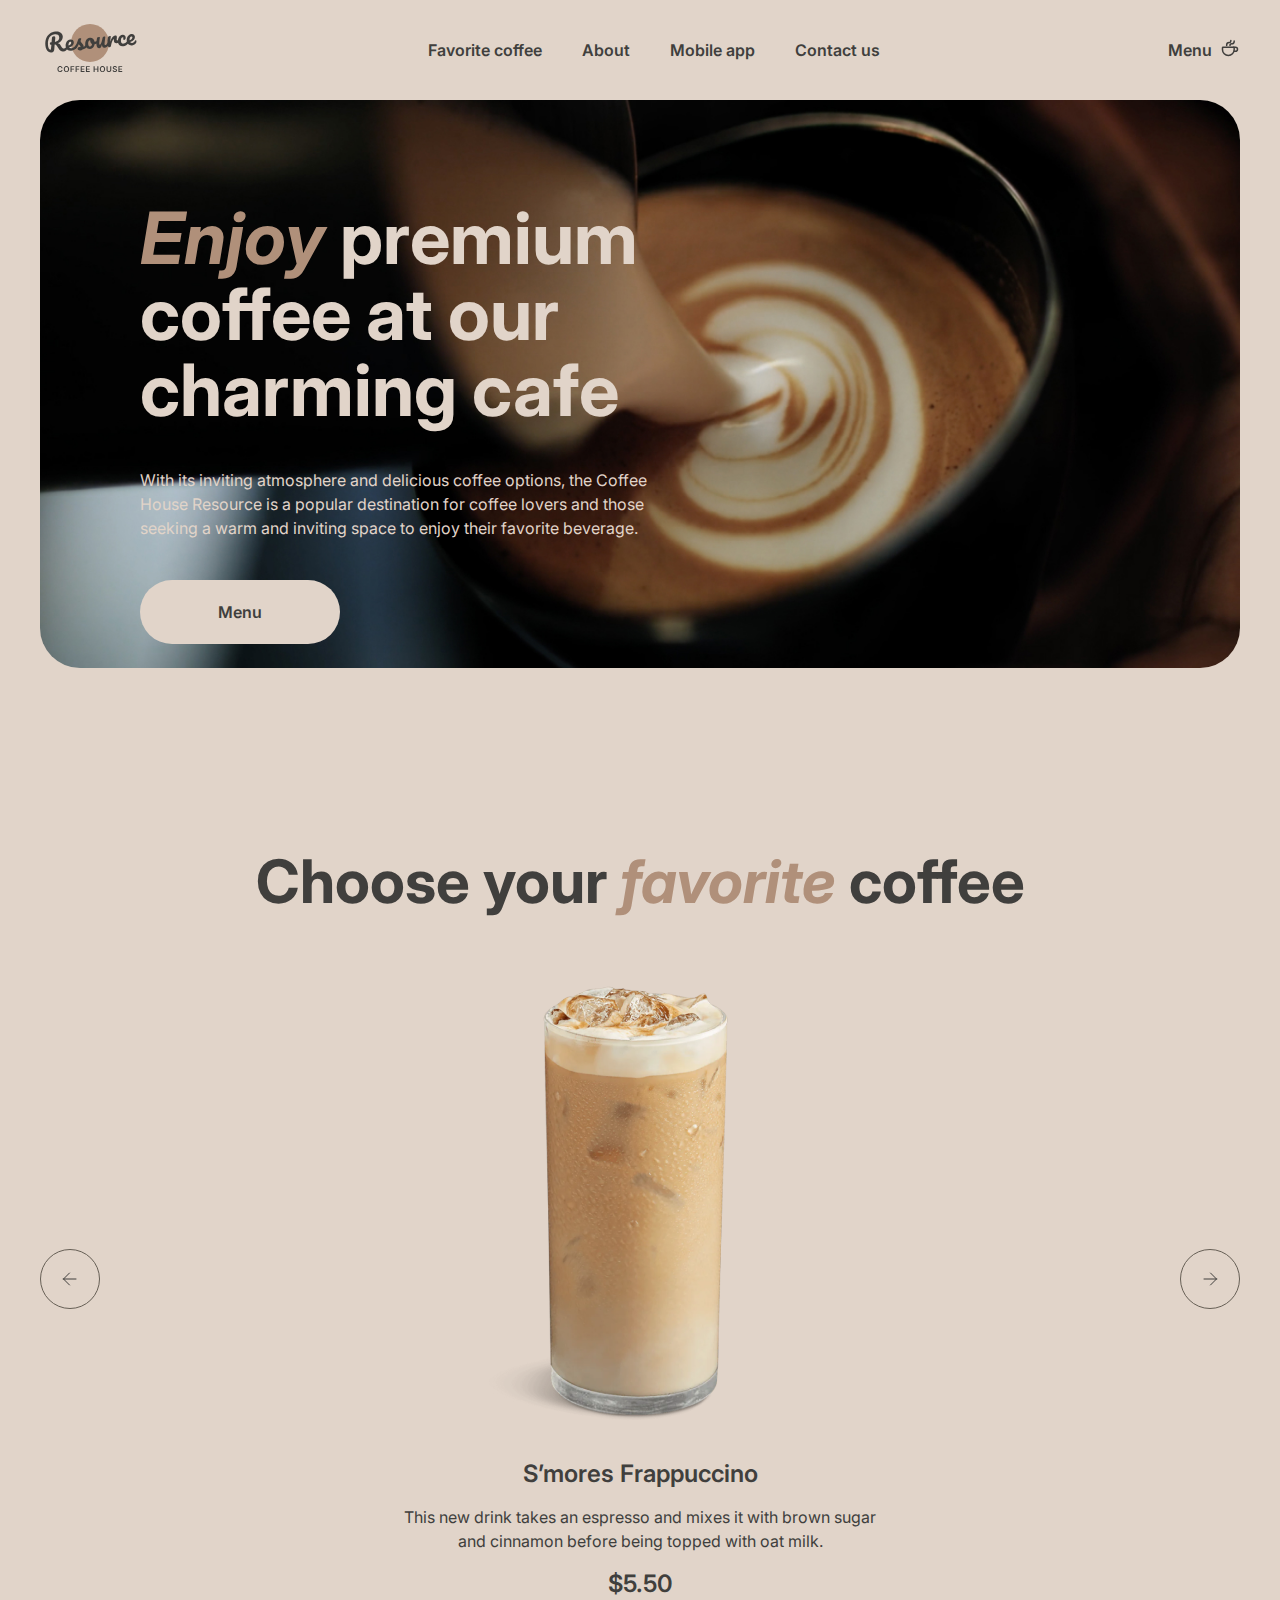
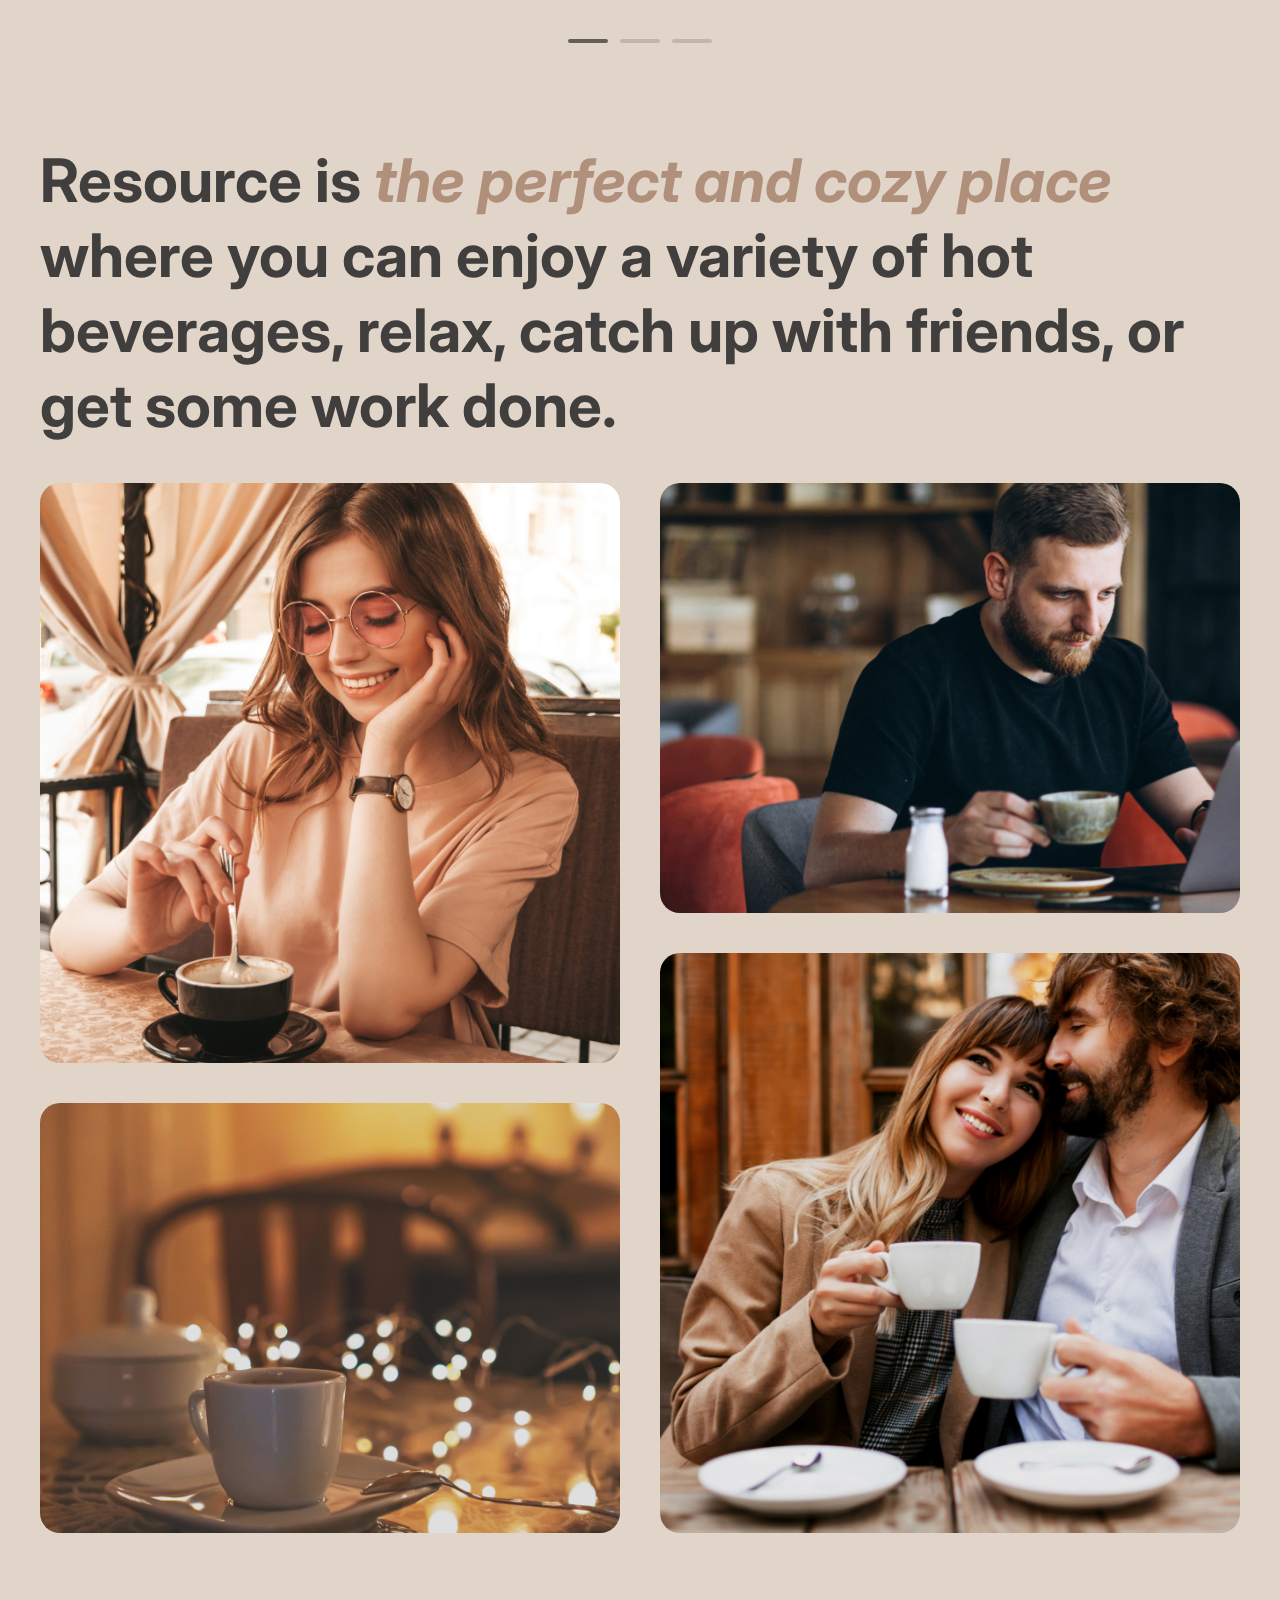
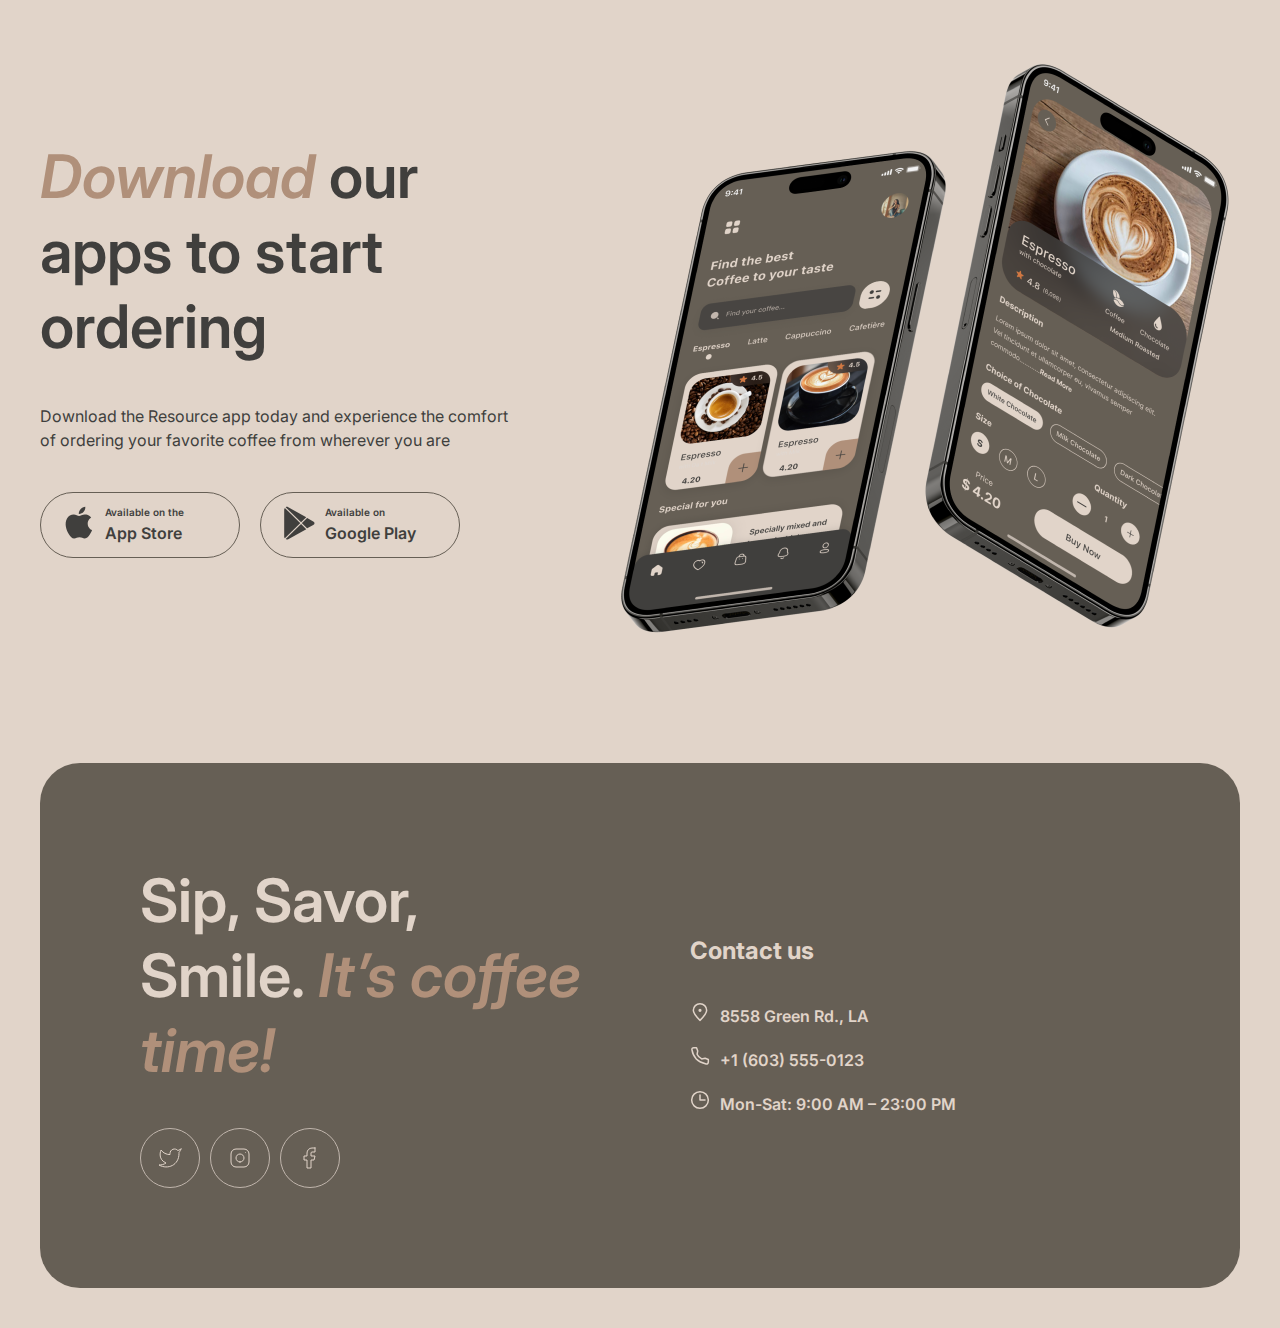
==== coffee-house/index.html @ fcf6c760 "refactor: change files structure" ====
<!DOCTYPE html>
<html lang="en">
    <head>
        <meta charset="UTF-8">
        <meta http-equiv="X-UA-Compatible" content="IE=edge">
        <meta name="viewport" content="width=device-width, initial-scale=1.0">
        <link rel="preconnect" href="https://fonts.googleapis.com">
        <link rel="preconnect" href="https://fonts.gstatic.com" crossorigin>
        <link href="https://fonts.googleapis.com/css2?family=Inter:wght@400;600&display=swap" rel="stylesheet">
        <link rel="stylesheet" href="./styles/home.css">
        <title>Coffee house</title>
    </head>
    <body>
        <header class="header">
            <div class="header__container">
                <nav class="header__nav">
                    <a href="./index.html">
                        <svg width="100" height="60">
                            <use xlink:href="./images/icons-sprite.svg#logo"></use>
                        </svg>
                    </a>
                    <ul class="header__list">
                        <li>
                            <a class="header__link" href="#favorites">Favorite coffee</a>
                        </li>
                        <li>
                            <a class="header__link" href="#about">About</a>
                        </li>
                        <li>
                            <a class="header__link" href="#mobile-app">Mobile app</a>
                        </li>
                        <li>
                            <a class="header__link" href="#contacts">Contact us</a>
                        </li>
                    </ul>
                    <a class="header__link header__link--coffee-cup" href="./menu.html" target="_blank">Menu
                        <svg class="header__icon-coffee-cup" width="20" height="20">
                            <use xlink:href="./images/icons-sprite.svg#coffee-cup"></use>
                        </svg>
                    </a>
                </nav>
            </div>
        </header>
        <main class="main">
            <section class="enjoy">
                <div class="enjoy__container">
                    <div class="enjoy__info">
                        <h1 class="enjoy__title"><span class="enjoy__title--accent">Enjoy</span> premium coffee at our
                            charming cafe</h1>
                        <p class="enjoy__text">With its inviting atmosphere and delicious coffee options, the Coffee House
                            Resource is a popular destination for coffee lovers and those seeking a warm and inviting
                            space to enjoy their favorite beverage.</p>
                        <a class="enjoy__button enjoy__button--primary" href="./menu.html">Menu
                            <svg class="enjoy__icon-coffee-cup" width="20" height="20">
                                <use xlink:href="./images/icons-sprite.svg#coffee-cup"></use>
                            </svg>
                        </a>
                    </div>
                    <img class="enjoy__image" src="./images/home/enjoy.jpeg" alt="Cup of coffe">
                </div>
            </section>
            <section class="favorites" id="favorites">
                <h2 class="favorites__title">Choose your <span class="favorites__title--accent">favorite</span> coffee</h2>
                <div class="favorites__slider">
                    <button class="favorites__slider-btn" type="button">
                        <svg class="favorites__icon-arrow-right favorites__icon-arrow-right--rotated" width="24" height="24">
                            <use xlink:href="./images/icons-sprite.svg#arrow-right"></use>
                        </svg>
                    </button>
                    <div class="favorites__slider-content">
                        <img class="favorites__slider-image" src="./images/home/slider/coffee-slider-1.png"
                            alt="S’mores Frappuccino">
                        <h3 class="favorites__slider-title">S’mores Frappuccino</h3>
                        <p class="favorites__slider-description">This new drink takes an espresso and mixes it with brown
                            sugar
                            and cinnamon before being topped with oat milk.</p>
                        <span class="favorites__slider-price">$5.50</span>
                    </div>
                    <button class="favorites__slider-btn" type="button">
                        <svg class="favorites__icon-arrow-right" width="24" height="24" viewBox="0 0 24 24">
                            <use xlink:href="./images/icons-sprite.svg#arrow-right"></use>
                        </svg>
                    </button>
                </div>
                <div class="favorites__slider-progress-bar">
                    <span class="favorites__slider-progress-line favorites__slider-progress-line--active"></span>
                    <span class="favorites__slider-progress-line"></span>
                    <span class="favorites__slider-progress-line"></span>
                </div>
            </section>
            <section class="about" id="about">
                <h2 class="about__title">Resource is <span class="about__title--accent">the perfect and cozy place</span>
                    where you can enjoy a variety of hot
                    beverages, relax, catch up with friends, or get some work done.</h2>
                <div class="about__gallery">
                    <div class="about__item about__item--big-left">
                        <img class="about__image" src="./images/home/about/about-1.jpeg" alt="Happy girl">
                    </div>
                    <div class="about__item about__item--small-left">
                        <img class="about__image" src="./images/home/about/about-2.jpeg" alt="Happy boy">
                    </div>
                    <div class="about__item about__item--small-right">
                        <img class="about__image" src="./images/home/about/about-3.jpeg" alt="Happy cup">
                    </div>
                    <div class="about__item about__item--big-right">
                        <img class="about__image" src="./images/home/about/about-4.jpeg" alt="Happy boy, girl and cup">
                    </div>
                </div>
            </section>
            <section class="mobile-app" id="mobile-app">
                <div class="mobile-app__info">
                    <h2 class="mobile-app__title">
                        <span class="mobile-app__title--accent">Download</span> our apps to start ordering
                    </h2>
                    <p class="mobile-app__text">Download the Resource app today and experience the comfort of ordering your
                        favorite coffee from wherever you are</p>
                    <div class="mobile-app__buttons">
                        <a class="mobile-app__button" href="https://www.apple.com/app-store/" target="_blank">
                            <svg class="mobile-app__button-icon" width=" 36" height="36">
                                <use xlink:href="./images/icons-sprite.svg#apple-store"></use>
                            </svg>
                            <span class="mobile-app__button-text">
                                <span class="mobile-app__button-text-top">Available on the</span>
                                <span>App Store</span>
                            </span>
                        </a>
                        <a class="mobile-app__button" href="https://play.google.com/store/apps" target="_blank">
                            <svg class="mobile-app__button-icon" width="36" height="36">
                                <use xlink:href="./images/icons-sprite.svg#google-play"></use>
                            </svg>
                            <span class="mobile-app__button-text">
                                <span class="mobile-app__button-text-top">Available on</span>
                                <span>Google Play</span>
                            </span>
                        </a>
                    </div>
                </div>
                <img class="mobile-app__image" src="./images/home/mobile-screens.png" alt="Mobile phones">
            </section>
        </main>
        <footer class="contacts" id="contacts">
            <div class="contacts__container">
                <div class="contacts__left">
                    <h2 class="contacts__title">
                        Sip, Savor, Smile. <span class="contacts__title--accent">It’s coffee time!</span>
                    </h2>
                    <ul class="contacts__list-links-social">
                        <li><a class="contacts__link-social" href="https://twitter.com/" target="_blank">
                                <svg class="contacts__icon-social" width="24" height="24">
                                    <use xlink:href="./images/icons-sprite.svg#twitter"></use>
                                </svg>
                            </a>
                        </li>
                        <li><a class="contacts__link-social" href="https://instagram.com/" target="_blank">
                                <svg class="contacts__icon-social" width="24" height="24">
                                    <use xlink:href="./images/icons-sprite.svg#instagram"></use>
                                </svg>
                            </a>
                        </li>
                        <li><a class="contacts__link-social" href="https://facebook.com/" target="_blank">
                                <svg class="contacts__icon-social" width="24" height="24">
                                    <use xlink:href="./images/icons-sprite.svg#facebook"></use>
                                </svg>
                            </a>
                        </li>
                    </ul>
                </div>
                <div class="contacts__right">
                    <h3 class="contacts__subtitle">Contact us</h3>
                    <ul class="contacts__list-links-service">
                        <li><a class="contacts__link-service" href="https://maps.app.goo.gl/wyy56ReSMhwCt32A7" target="_blank">
                                <svg class="contacts__icon-service" width="20" height="20">
                                    <use xlink:href="./images/icons-sprite.svg#pin-alt"></use>
                                </svg>8558 Green Rd., LA
                            </a>
                        </li>
                        <li><a class="contacts__link-service" href="tel:+16035550123">
                                <svg class="contacts__icon-service" width="20" height="20">
                                    <use xlink:href="./images/icons-sprite.svg#phone"></use>
                                </svg>+1 (603) 555-0123
                            </a>
                        </li>
                        <li>
                            <span class="contacts__schedule">
                                <svg class="contacts__icon-service" width="20" height="20">
                                    <use xlink:href="./images/icons-sprite.svg#clock"></use>
                                </svg>Mon-Sat: 9:00 AM – 23:00 PM
                            </span>
                        </li>
                    </ul>
                </div>
            </div>
        </footer>
    </body>
</html>
---- coffee-house/styles/home.css ----
@import "./utils/normalize.css";
@import "./utils/variables.css";
@import "./layout/base.css";
@import "./layout/header.css";
@import "./layout/footer.css";

@import "./components/enjoy.css";
@import "./components/favorites.css";
@import "./components/about.css";
@import "./components/mobile-app.css";
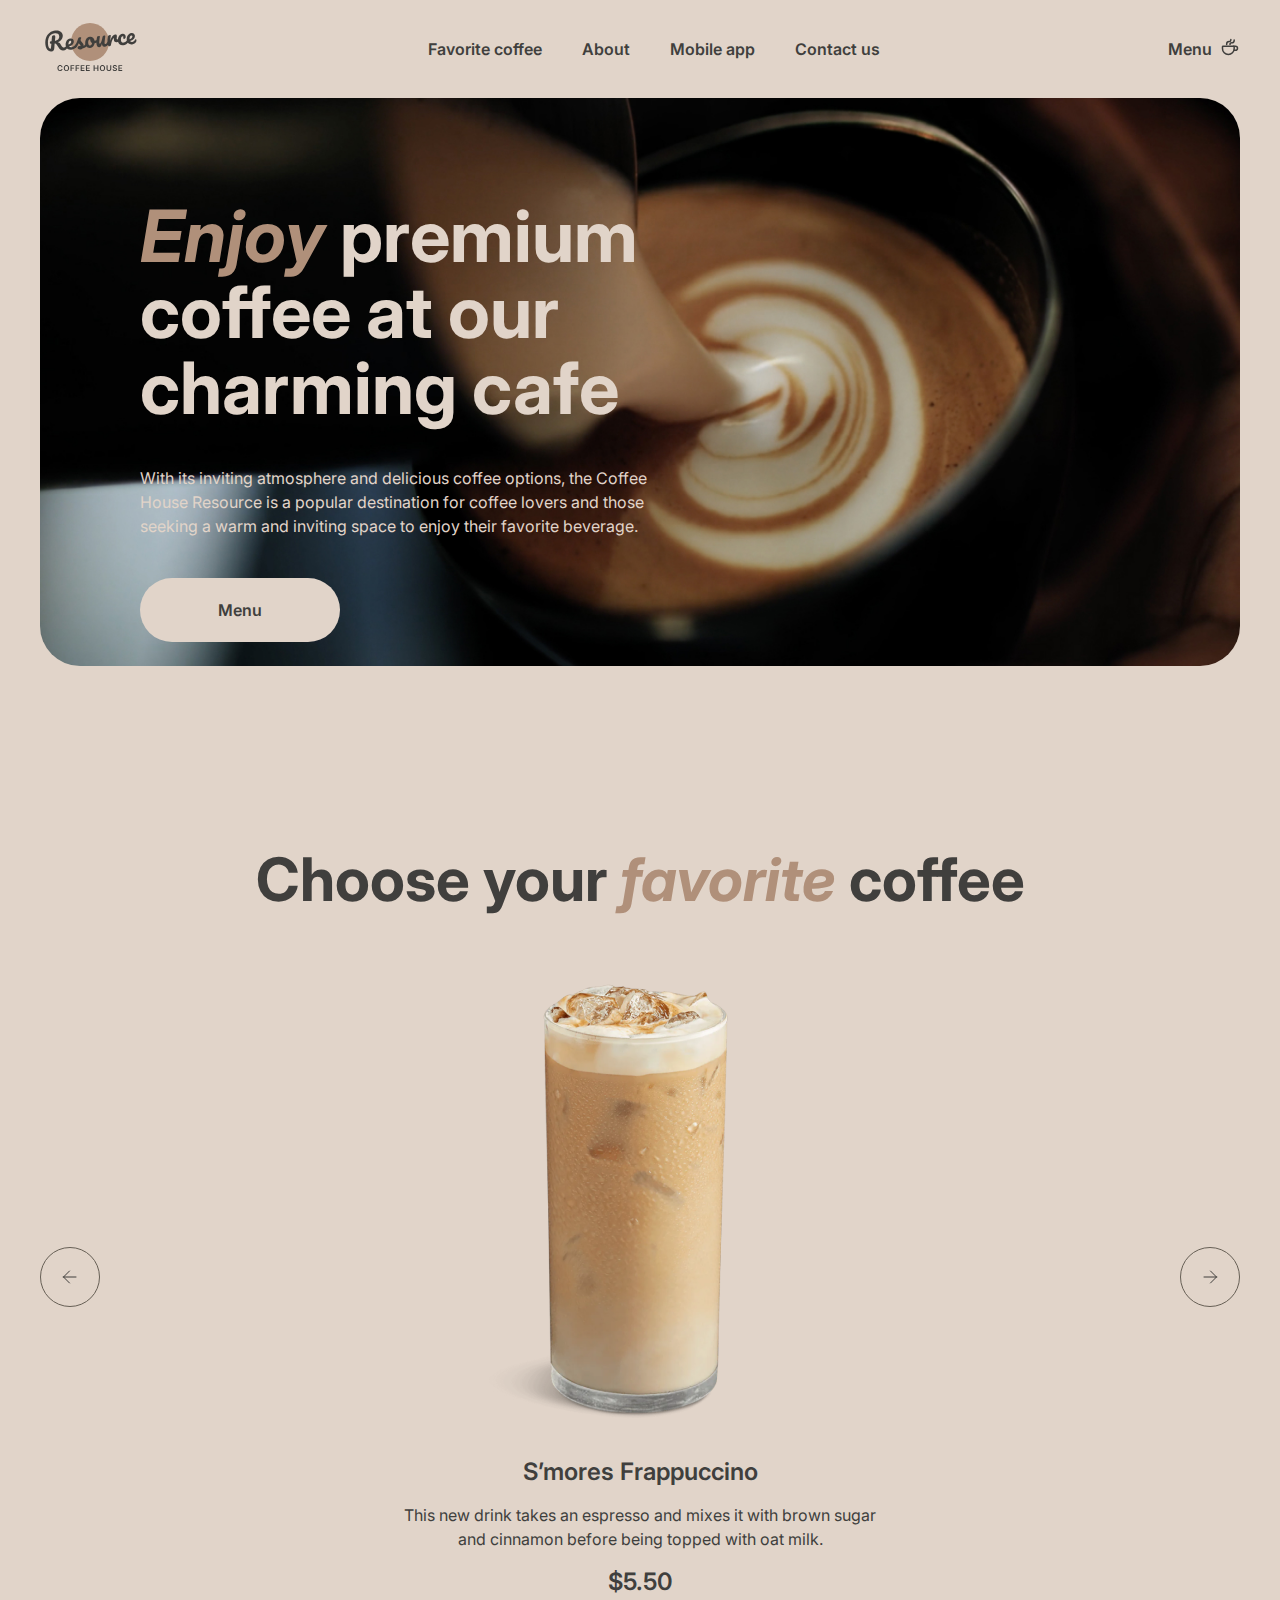
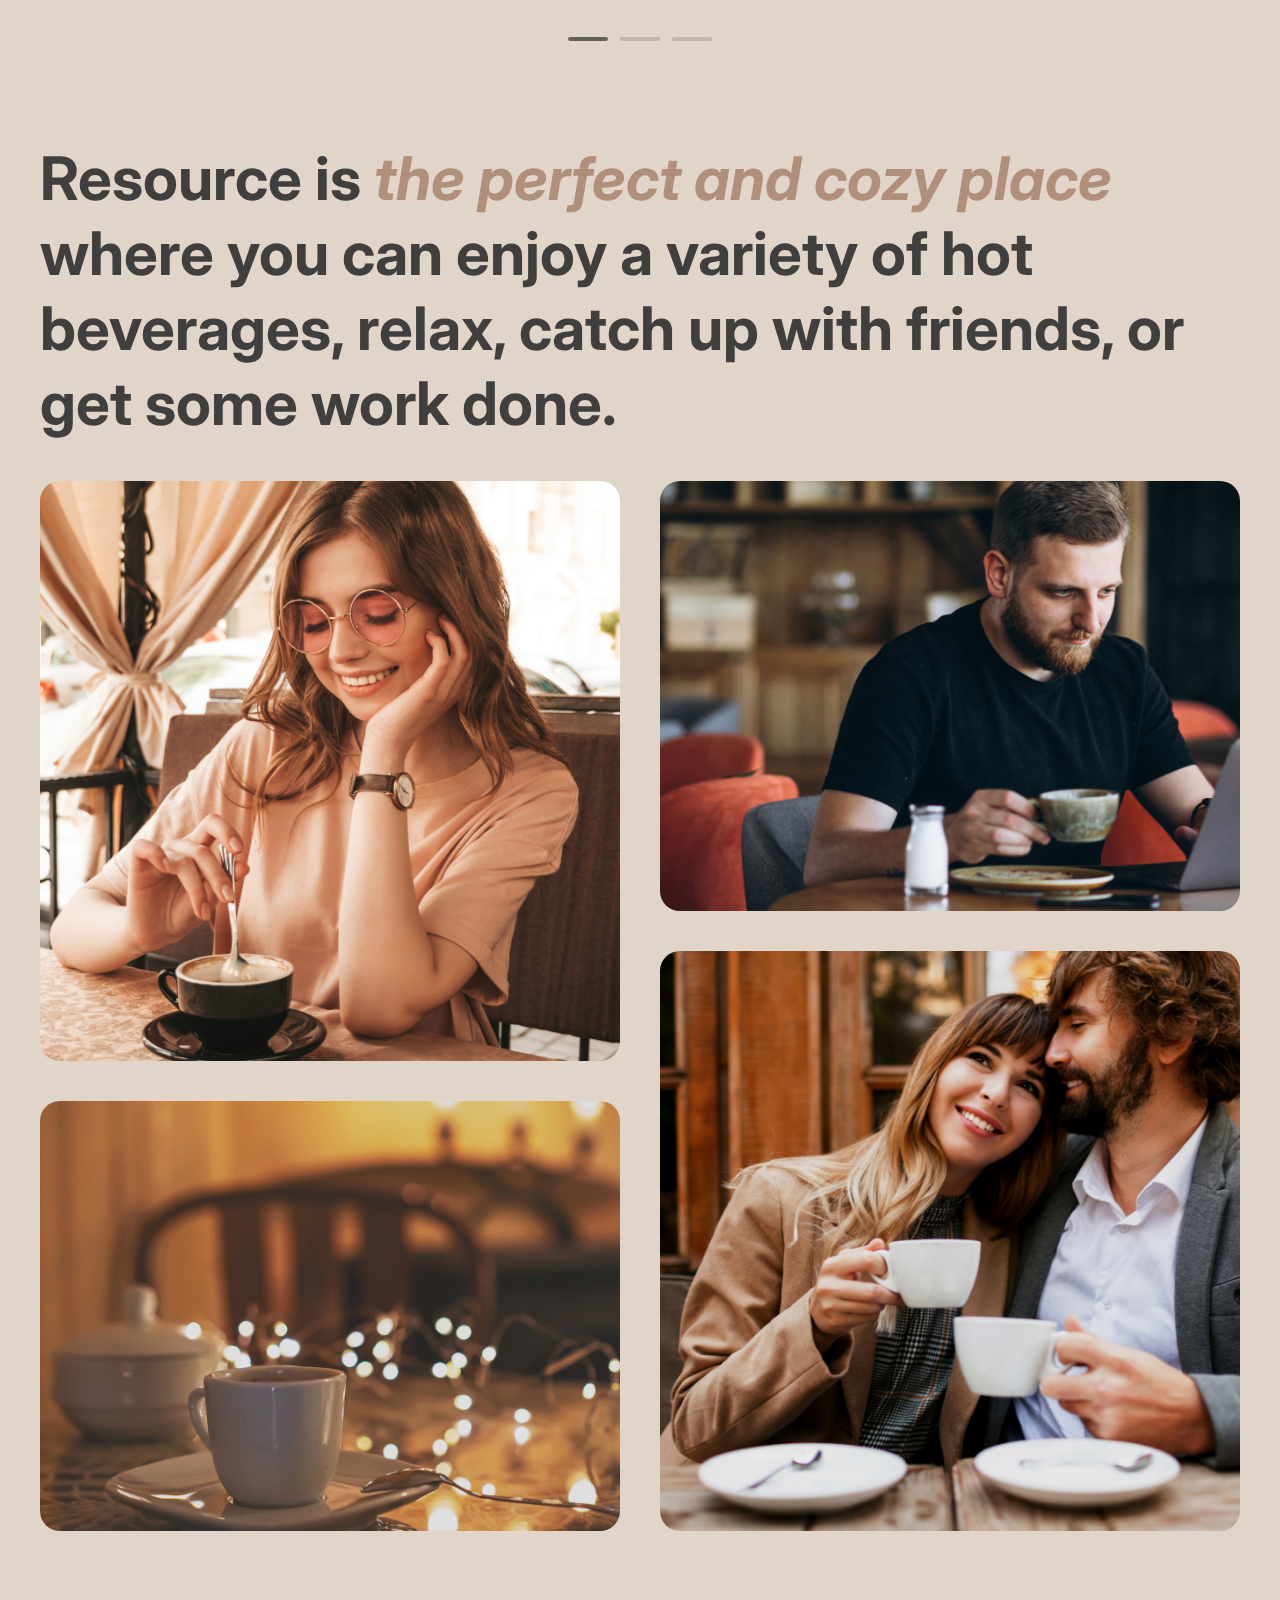
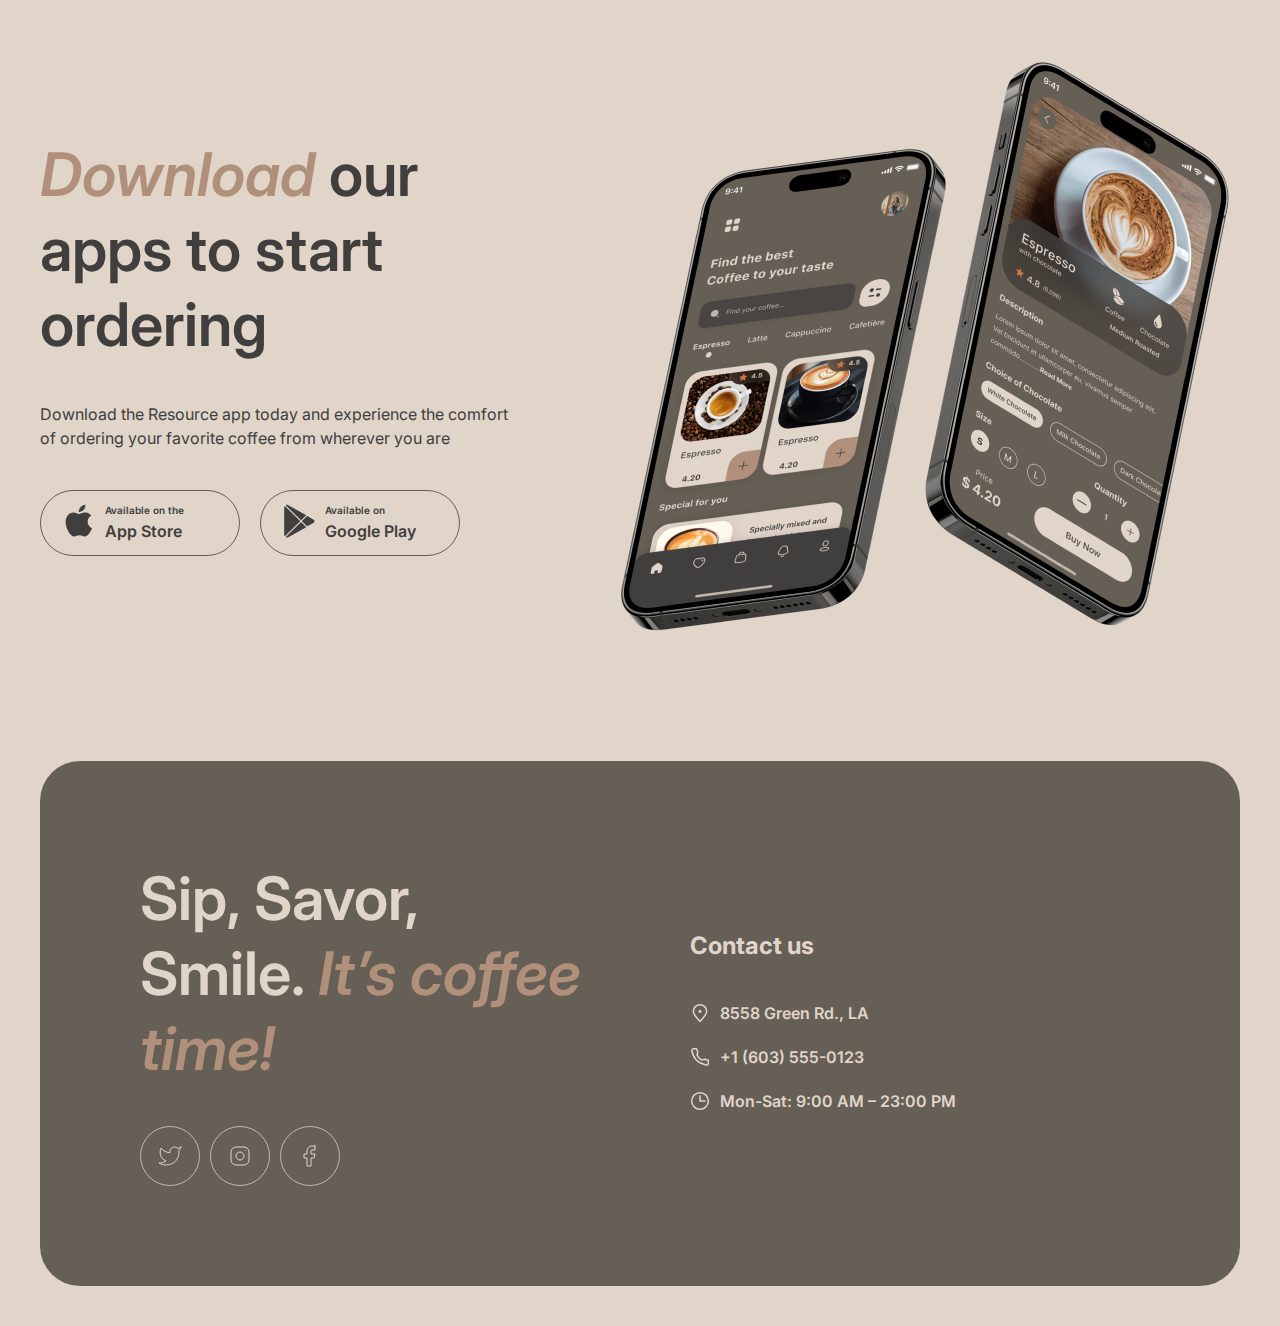
==== commit 3acbc4a9: "feat: implement menu-page" ====
--- a/coffee-house/index.html
+++ b/coffee-house/index.html
@@ -7,14 +7,15 @@
         <link rel="preconnect" href="https://fonts.googleapis.com">
         <link rel="preconnect" href="https://fonts.gstatic.com" crossorigin>
         <link href="https://fonts.googleapis.com/css2?family=Inter:wght@400;600&display=swap" rel="stylesheet">
-        <link rel="stylesheet" href="./styles/home.css">
+        <link rel="icon" type="image/png" sizes="32x32" href="./images/favicon-32x32.png">
+        <link rel="stylesheet" href="./styles/home-page.css">
         <title>Coffee house</title>
     </head>
     <body>
         <header class="header">
             <div class="header__container">
                 <nav class="header__nav">
-                    <a href="./index.html">
+                    <a class="header__link-logo-disabled" href="./">
                         <svg width="100" height="60">
                             <use xlink:href="./images/icons-sprite.svg#logo"></use>
                         </svg>
@@ -33,7 +34,7 @@
                             <a class="header__link" href="#contacts">Contact us</a>
                         </li>
                     </ul>
-                    <a class="header__link header__link--coffee-cup" href="./menu.html" target="_blank">Menu
+                    <a class="header__link" href="./menu.html">Menu
                         <svg class="header__icon-coffee-cup" width="20" height="20">
                             <use xlink:href="./images/icons-sprite.svg#coffee-cup"></use>
                         </svg>
@@ -41,7 +42,7 @@
                 </nav>
             </div>
         </header>
-        <main class="main">
+        <main>
             <section class="enjoy">
                 <div class="enjoy__container">
                     <div class="enjoy__info">
@@ -171,7 +172,7 @@
                         <li><a class="contacts__link-service" href="https://maps.app.goo.gl/wyy56ReSMhwCt32A7" target="_blank">
                                 <svg class="contacts__icon-service" width="20" height="20">
                                     <use xlink:href="./images/icons-sprite.svg#pin-alt"></use>
-                                </svg>8558 Green Rd., LA
+                                </svg>8558 Green Rd.,  LA
                             </a>
                         </li>
                         <li><a class="contacts__link-service" href="tel:+16035550123">
--- a/coffee-house/styles/home-page.css
+++ b/coffee-house/styles/home-page.css
@@ -0,0 +1,11 @@
+@import "./utils/normalize.css";
+@import "./utils/variables.css";
+
+@import "./layout/base.css";
+@import "./layout/header.css";
+@import "./layout/footer.css";
+
+@import "./components/enjoy.css";
+@import "./components/favorites.css";
+@import "./components/about.css";
+@import "./components/mobile-app.css";
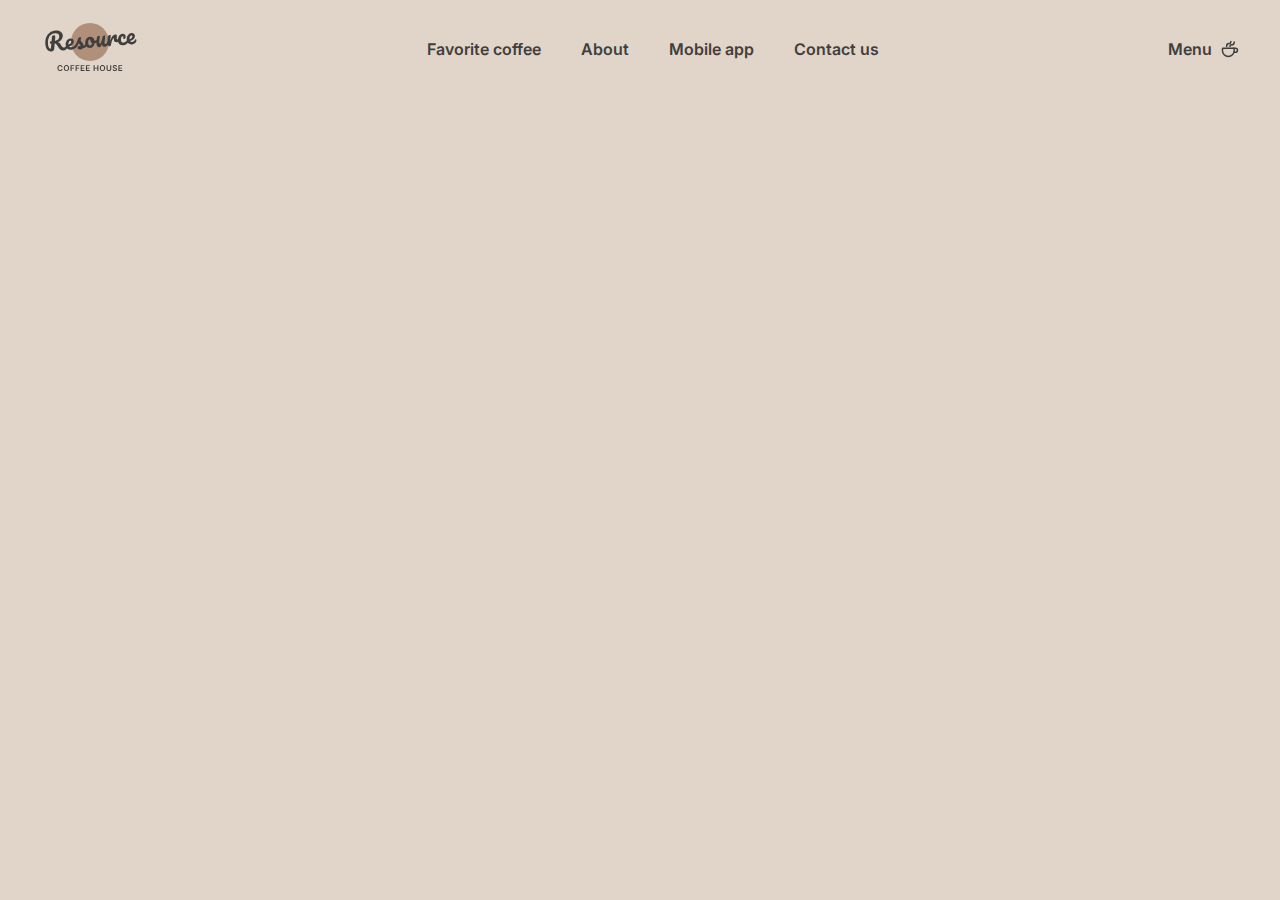
==== commit 67521039: "feat: implement burger menu" ====
--- a/coffee-house/index.html
+++ b/coffee-house/index.html
@@ -15,35 +15,39 @@
         <header class="header">
             <div class="header__container">
                 <nav class="header__nav">
-                    <a class="header__link-logo-disabled" href="./">
+                    <a class="header__link-logo header__link-logo--disabled" href="./">
                         <svg width="100" height="60">
                             <use xlink:href="./images/icons-sprite.svg#logo"></use>
                         </svg>
                     </a>
-                    <ul class="header__list">
-                        <li>
-                            <a class="header__link" href="#favorites">Favorite coffee</a>
-                        </li>
-                        <li>
-                            <a class="header__link" href="#about">About</a>
-                        </li>
-                        <li>
-                            <a class="header__link" href="#mobile-app">Mobile app</a>
-                        </li>
-                        <li>
-                            <a class="header__link" href="#contacts">Contact us</a>
-                        </li>
-                    </ul>
-                    <a class="header__link" href="./menu.html">Menu
-                        <svg class="header__icon-coffee-cup" width="20" height="20">
-                            <use xlink:href="./images/icons-sprite.svg#coffee-cup"></use>
-                        </svg>
-                    </a>
+                    <div class="header__links-wrapper">
+                        <ul class="header__list">
+                            <li>
+                                <a class="header__link" href="#favorites">Favorite coffee</a>
+                            </li>
+                            <li>
+                                <a class="header__link" href="#about">About</a>
+                            </li>
+                            <li>
+                                <a class="header__link" href="#mobile-app">Mobile app</a>
+                            </li>
+                            <li>
+                                <a class="header__link" href="#contacts">Contact us</a>
+                            </li>
+                        </ul>
+                        <a class="header__link" href="./menu.html">Menu
+                            <svg class="header__icon-coffee-cup" width="20" height="20">
+                                <use xlink:href="./images/icons-sprite.svg#coffee-cup"></use>
+                            </svg>
+                        </a>
+                    </div>
+                    <button class="header__burger">
+                    </button>
                 </nav>
             </div>
         </header>
         <main>
-            <section class="enjoy">
+            <!-- <section class="enjoy">
                 <div class="enjoy__container">
                     <div class="enjoy__info">
                         <h1 class="enjoy__title"><span class="enjoy__title--accent">Enjoy</span> premium coffee at our
@@ -57,10 +61,9 @@
                             </svg>
                         </a>
                     </div>
-                    <img class="enjoy__image" src="./images/home/enjoy.jpeg" alt="Cup of coffe">
-                </div>
-            </section>
-            <section class="favorites" id="favorites">
+                </div>
+            </section> -->
+            <!-- <section class="favorites" id="favorites">
                 <h2 class="favorites__title">Choose your <span class="favorites__title--accent">favorite</span> coffee</h2>
                 <div class="favorites__slider">
                     <button class="favorites__slider-btn" type="button">
@@ -191,6 +194,7 @@
                     </ul>
                 </div>
             </div>
-        </footer>
+        </footer> -->
+        <script src="./scripts/toggle-burger.js"></script>
     </body>
 </html>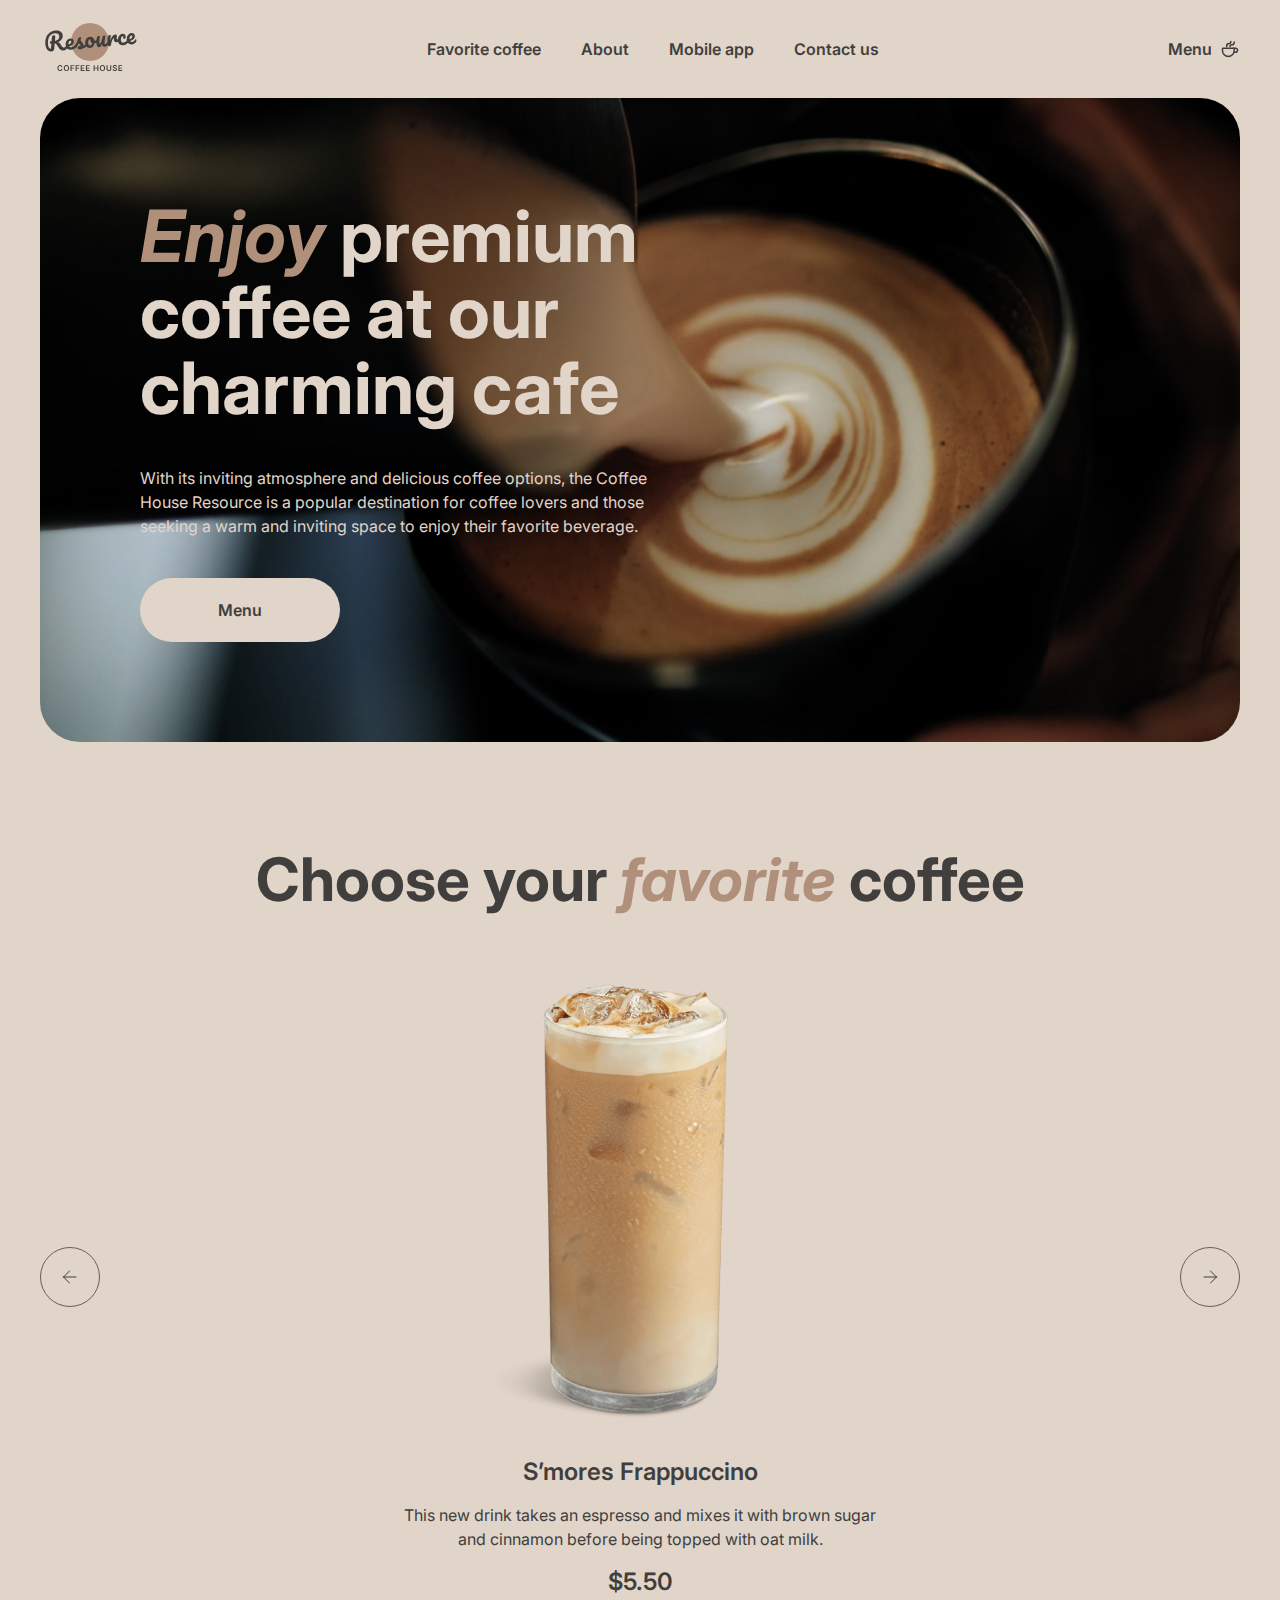
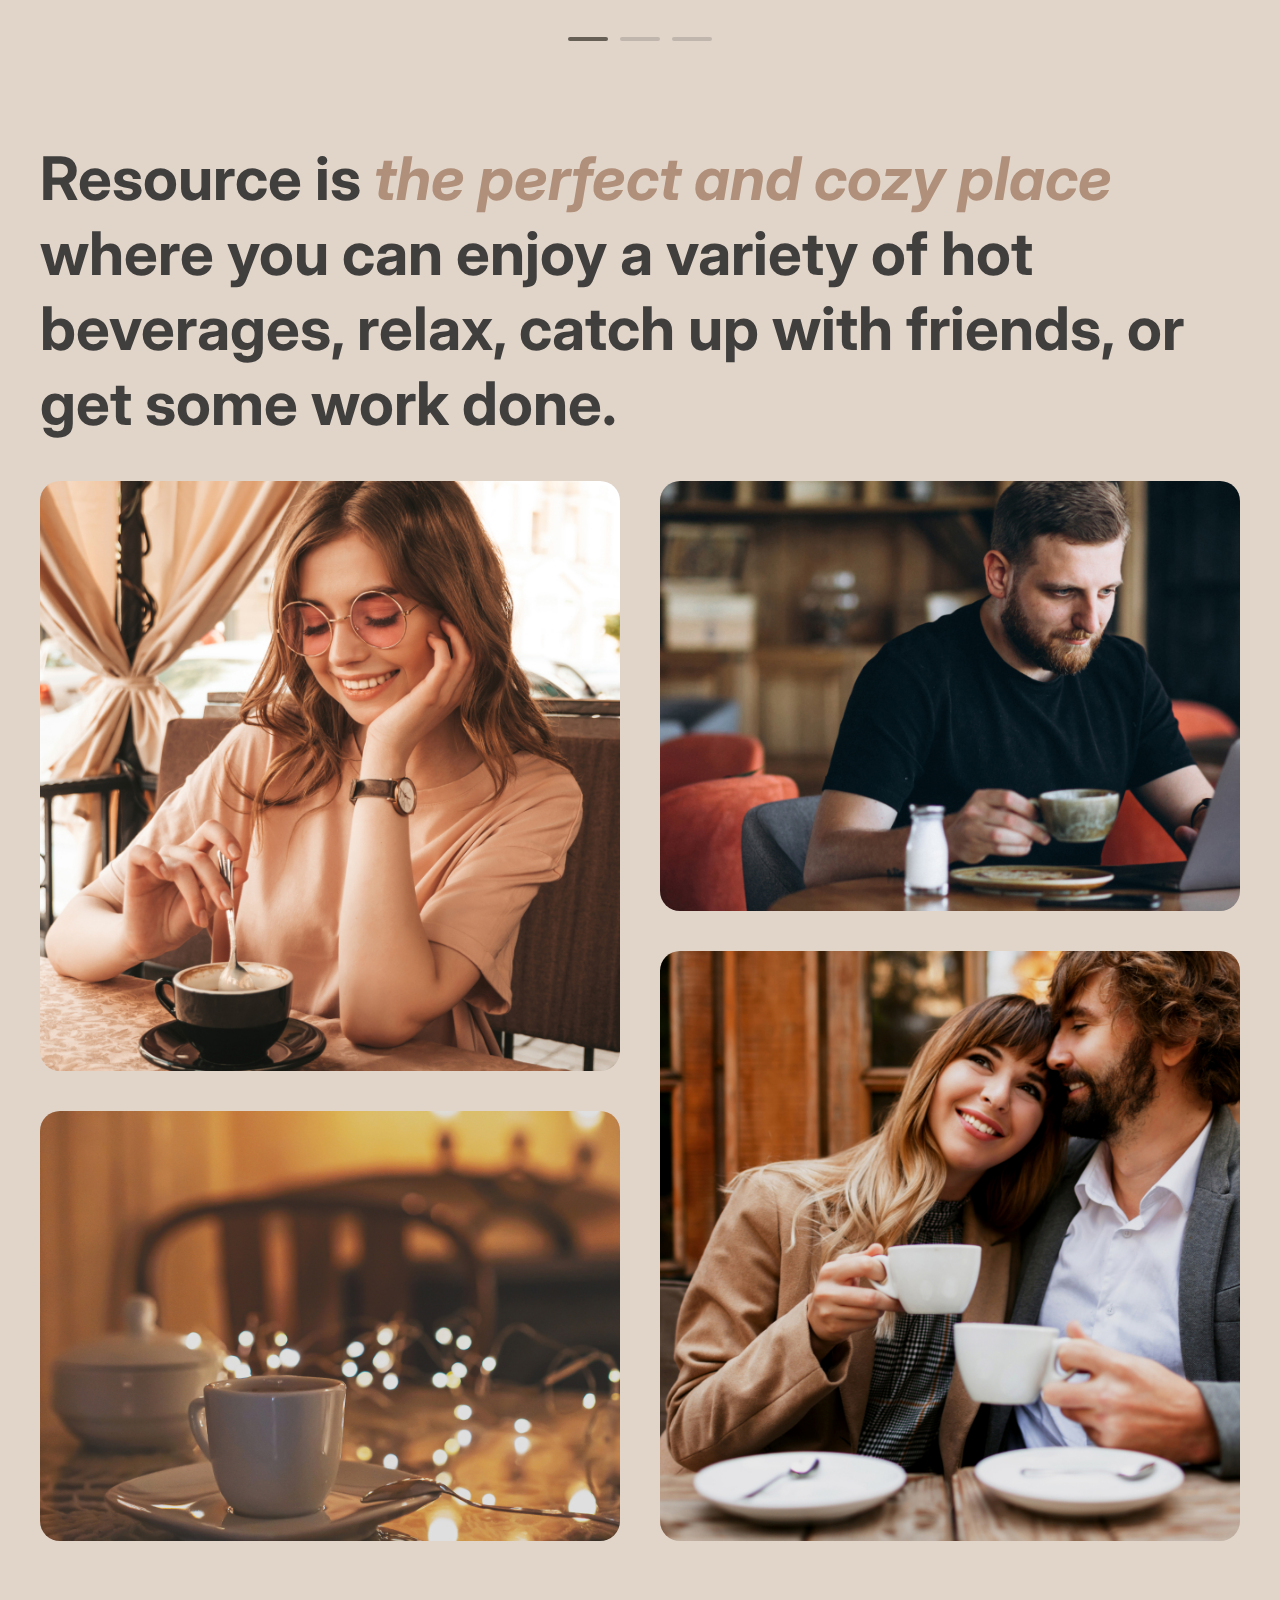
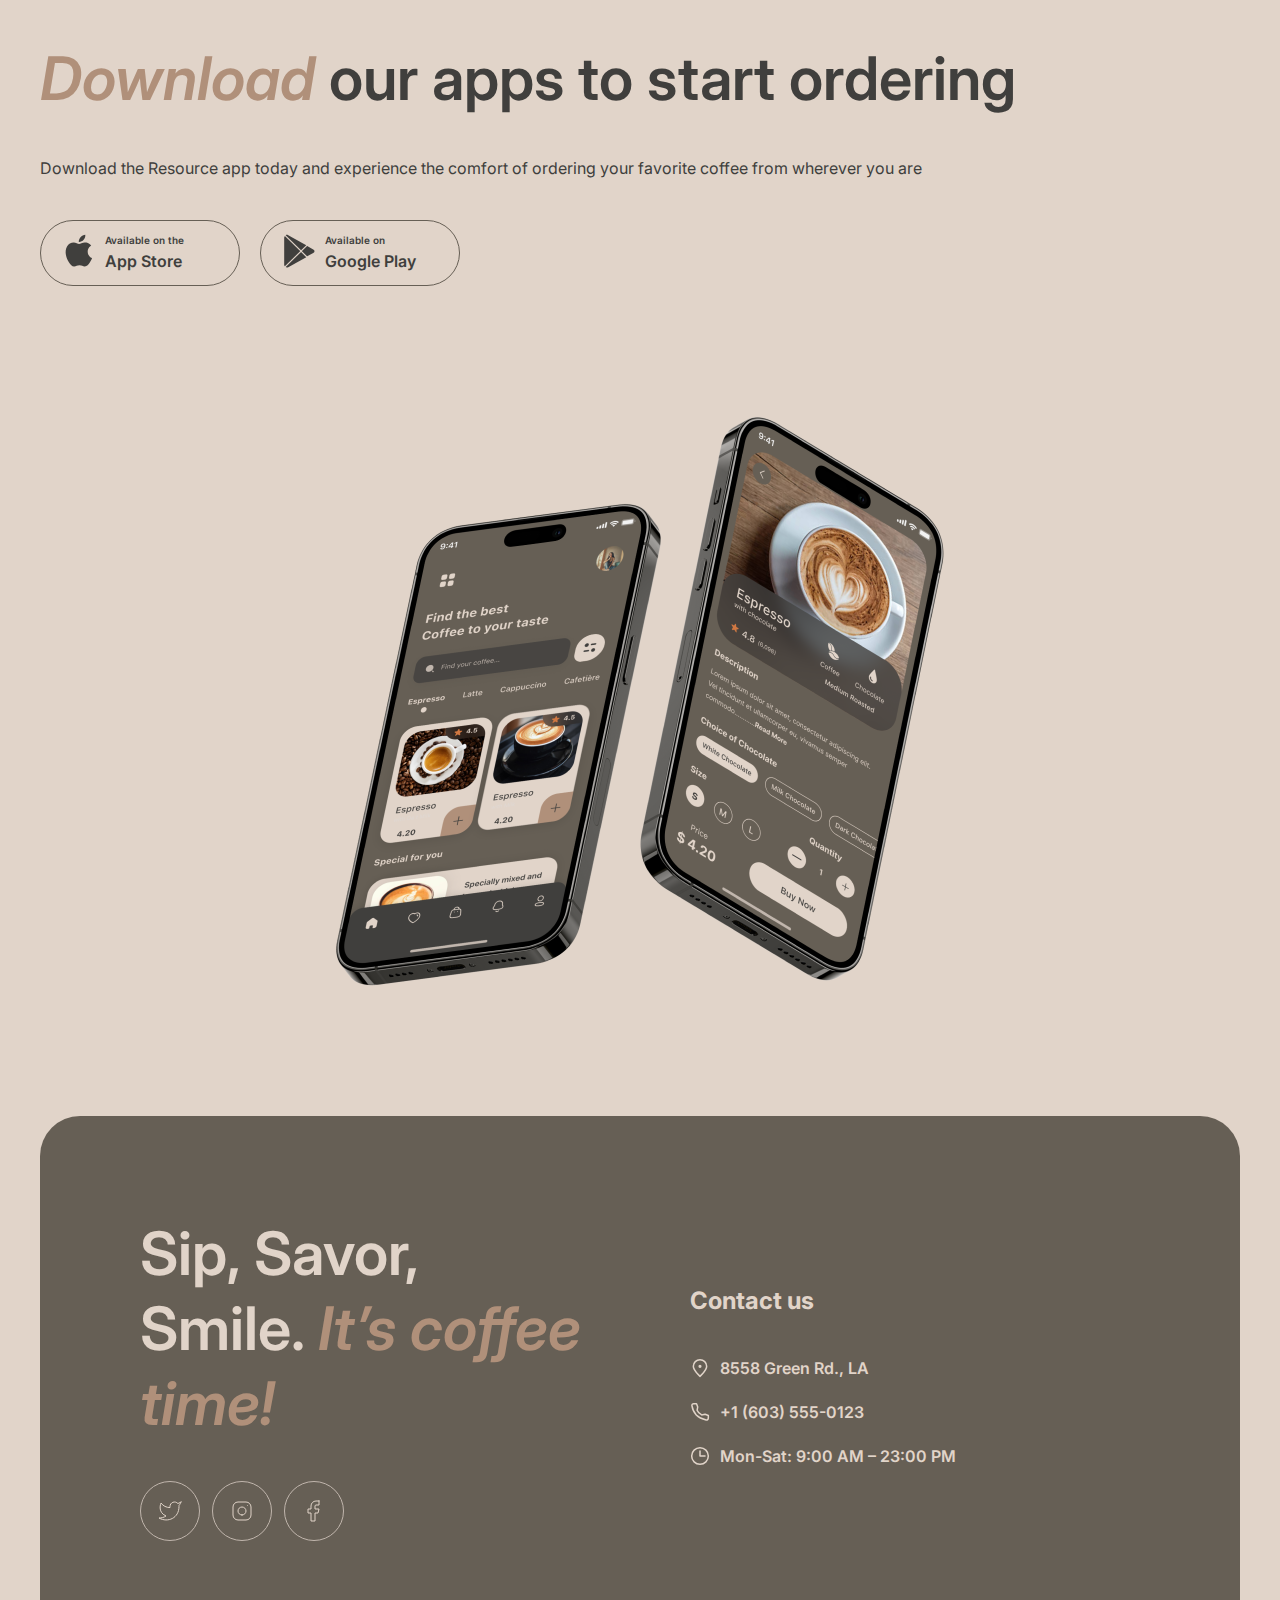
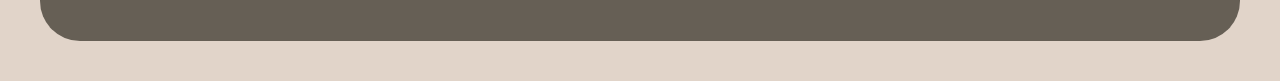
==== commit b413d9ce: "feat: add responsive and adaptive for home and menu pages" ====
--- a/coffee-house/index.html
+++ b/coffee-house/index.html
@@ -17,7 +17,7 @@
                 <nav class="header__nav">
                     <a class="header__link-logo header__link-logo--disabled" href="./">
                         <svg width="100" height="60">
-                            <use xlink:href="./images/icons-sprite.svg#logo"></use>
+                            <use href="./images/icons-sprite.svg#logo"></use>
                         </svg>
                     </a>
                     <div class="header__links-wrapper">
@@ -37,52 +37,55 @@
                         </ul>
                         <a class="header__link" href="./menu.html">Menu
                             <svg class="header__icon-coffee-cup" width="20" height="20">
-                                <use xlink:href="./images/icons-sprite.svg#coffee-cup"></use>
-                            </svg>
-                        </a>
-                    </div>
-                    <button class="header__burger">
-                    </button>
+                                <use href="./images/icons-sprite.svg#coffee-cup"></use>
+                            </svg>
+                        </a>
+                    </div>
+                    <button class="header__burger"></button>
                 </nav>
             </div>
         </header>
         <main>
-            <!-- <section class="enjoy">
+            <section class="enjoy">
                 <div class="enjoy__container">
                     <div class="enjoy__info">
                         <h1 class="enjoy__title"><span class="enjoy__title--accent">Enjoy</span> premium coffee at our
                             charming cafe</h1>
-                        <p class="enjoy__text">With its inviting atmosphere and delicious coffee options, the Coffee House
+                        <p class="enjoy__text">With its inviting atmosphere and delicious coffee options, the Coffee
+                            House
                             Resource is a popular destination for coffee lovers and those seeking a warm and inviting
                             space to enjoy their favorite beverage.</p>
                         <a class="enjoy__button enjoy__button--primary" href="./menu.html">Menu
                             <svg class="enjoy__icon-coffee-cup" width="20" height="20">
-                                <use xlink:href="./images/icons-sprite.svg#coffee-cup"></use>
-                            </svg>
-                        </a>
-                    </div>
-                </div>
-            </section> -->
-            <!-- <section class="favorites" id="favorites">
-                <h2 class="favorites__title">Choose your <span class="favorites__title--accent">favorite</span> coffee</h2>
+                                <use href="./images/icons-sprite.svg#coffee-cup"></use>
+                            </svg>
+                        </a>
+                    </div>
+                </div>
+            </section>
+            <section class="favorites" id="favorites">
+                <h2 class="favorites__title">Choose your <span class="favorites__title--accent">favorite</span> coffee
+                </h2>
                 <div class="favorites__slider">
                     <button class="favorites__slider-btn" type="button">
-                        <svg class="favorites__icon-arrow-right favorites__icon-arrow-right--rotated" width="24" height="24">
-                            <use xlink:href="./images/icons-sprite.svg#arrow-right"></use>
+                        <svg class="favorites__icon-arrow-right favorites__icon-arrow-right--rotated" width="24"
+                            height="24">
+                            <use href="./images/icons-sprite.svg#arrow-right"></use>
                         </svg>
                     </button>
                     <div class="favorites__slider-content">
                         <img class="favorites__slider-image" src="./images/home/slider/coffee-slider-1.png"
                             alt="S’mores Frappuccino">
                         <h3 class="favorites__slider-title">S’mores Frappuccino</h3>
-                        <p class="favorites__slider-description">This new drink takes an espresso and mixes it with brown
+                        <p class="favorites__slider-description">This new drink takes an espresso and mixes it with
+                            brown
                             sugar
                             and cinnamon before being topped with oat milk.</p>
                         <span class="favorites__slider-price">$5.50</span>
                     </div>
                     <button class="favorites__slider-btn" type="button">
                         <svg class="favorites__icon-arrow-right" width="24" height="24" viewBox="0 0 24 24">
-                            <use xlink:href="./images/icons-sprite.svg#arrow-right"></use>
+                            <use href="./images/icons-sprite.svg#arrow-right"></use>
                         </svg>
                     </button>
                 </div>
@@ -93,7 +96,8 @@
                 </div>
             </section>
             <section class="about" id="about">
-                <h2 class="about__title">Resource is <span class="about__title--accent">the perfect and cozy place</span>
+                <h2 class="about__title">Resource is <span class="about__title--accent">the perfect and cozy
+                        place</span>
                     where you can enjoy a variety of hot
                     beverages, relax, catch up with friends, or get some work done.</h2>
                 <div class="about__gallery">
@@ -116,12 +120,13 @@
                     <h2 class="mobile-app__title">
                         <span class="mobile-app__title--accent">Download</span> our apps to start ordering
                     </h2>
-                    <p class="mobile-app__text">Download the Resource app today and experience the comfort of ordering your
+                    <p class="mobile-app__text">Download the Resource app today and experience the comfort of ordering
+                        your
                         favorite coffee from wherever you are</p>
                     <div class="mobile-app__buttons">
                         <a class="mobile-app__button" href="https://www.apple.com/app-store/" target="_blank">
                             <svg class="mobile-app__button-icon" width=" 36" height="36">
-                                <use xlink:href="./images/icons-sprite.svg#apple-store"></use>
+                                <use href="./images/icons-sprite.svg#apple-store"></use>
                             </svg>
                             <span class="mobile-app__button-text">
                                 <span class="mobile-app__button-text-top">Available on the</span>
@@ -130,7 +135,7 @@
                         </a>
                         <a class="mobile-app__button" href="https://play.google.com/store/apps" target="_blank">
                             <svg class="mobile-app__button-icon" width="36" height="36">
-                                <use xlink:href="./images/icons-sprite.svg#google-play"></use>
+                                <use href="./images/icons-sprite.svg#google-play"></use>
                             </svg>
                             <span class="mobile-app__button-text">
                                 <span class="mobile-app__button-text-top">Available on</span>
@@ -151,19 +156,19 @@
                     <ul class="contacts__list-links-social">
                         <li><a class="contacts__link-social" href="https://twitter.com/" target="_blank">
                                 <svg class="contacts__icon-social" width="24" height="24">
-                                    <use xlink:href="./images/icons-sprite.svg#twitter"></use>
+                                    <use href="./images/icons-sprite.svg#twitter"></use>
                                 </svg>
                             </a>
                         </li>
                         <li><a class="contacts__link-social" href="https://instagram.com/" target="_blank">
                                 <svg class="contacts__icon-social" width="24" height="24">
-                                    <use xlink:href="./images/icons-sprite.svg#instagram"></use>
+                                    <use href="./images/icons-sprite.svg#instagram"></use>
                                 </svg>
                             </a>
                         </li>
                         <li><a class="contacts__link-social" href="https://facebook.com/" target="_blank">
                                 <svg class="contacts__icon-social" width="24" height="24">
-                                    <use xlink:href="./images/icons-sprite.svg#facebook"></use>
+                                    <use href="./images/icons-sprite.svg#facebook"></use>
                                 </svg>
                             </a>
                         </li>
@@ -172,29 +177,29 @@
                 <div class="contacts__right">
                     <h3 class="contacts__subtitle">Contact us</h3>
                     <ul class="contacts__list-links-service">
-                        <li><a class="contacts__link-service" href="https://maps.app.goo.gl/wyy56ReSMhwCt32A7" target="_blank">
+                        <li><a class="contacts__link-service" href="https://maps.app.goo.gl/wyy56ReSMhwCt32A7"
+                                target="_blank">
                                 <svg class="contacts__icon-service" width="20" height="20">
-                                    <use xlink:href="./images/icons-sprite.svg#pin-alt"></use>
-                                </svg>8558 Green Rd.,  LA
+                                    <use href="./images/icons-sprite.svg#pin-alt"></use>
+                                </svg>8558 Green Rd., LA
                             </a>
                         </li>
                         <li><a class="contacts__link-service" href="tel:+16035550123">
                                 <svg class="contacts__icon-service" width="20" height="20">
-                                    <use xlink:href="./images/icons-sprite.svg#phone"></use>
+                                    <use href="./images/icons-sprite.svg#phone"></use>
                                 </svg>+1 (603) 555-0123
                             </a>
                         </li>
                         <li>
                             <span class="contacts__schedule">
                                 <svg class="contacts__icon-service" width="20" height="20">
-                                    <use xlink:href="./images/icons-sprite.svg#clock"></use>
+                                    <use href="./images/icons-sprite.svg#clock"></use>
                                 </svg>Mon-Sat: 9:00 AM – 23:00 PM
                             </span>
                         </li>
                     </ul>
                 </div>
             </div>
-        </footer> -->
-        <script src="./scripts/toggle-burger.js"></script>
+        </footer>
     </body>
 </html>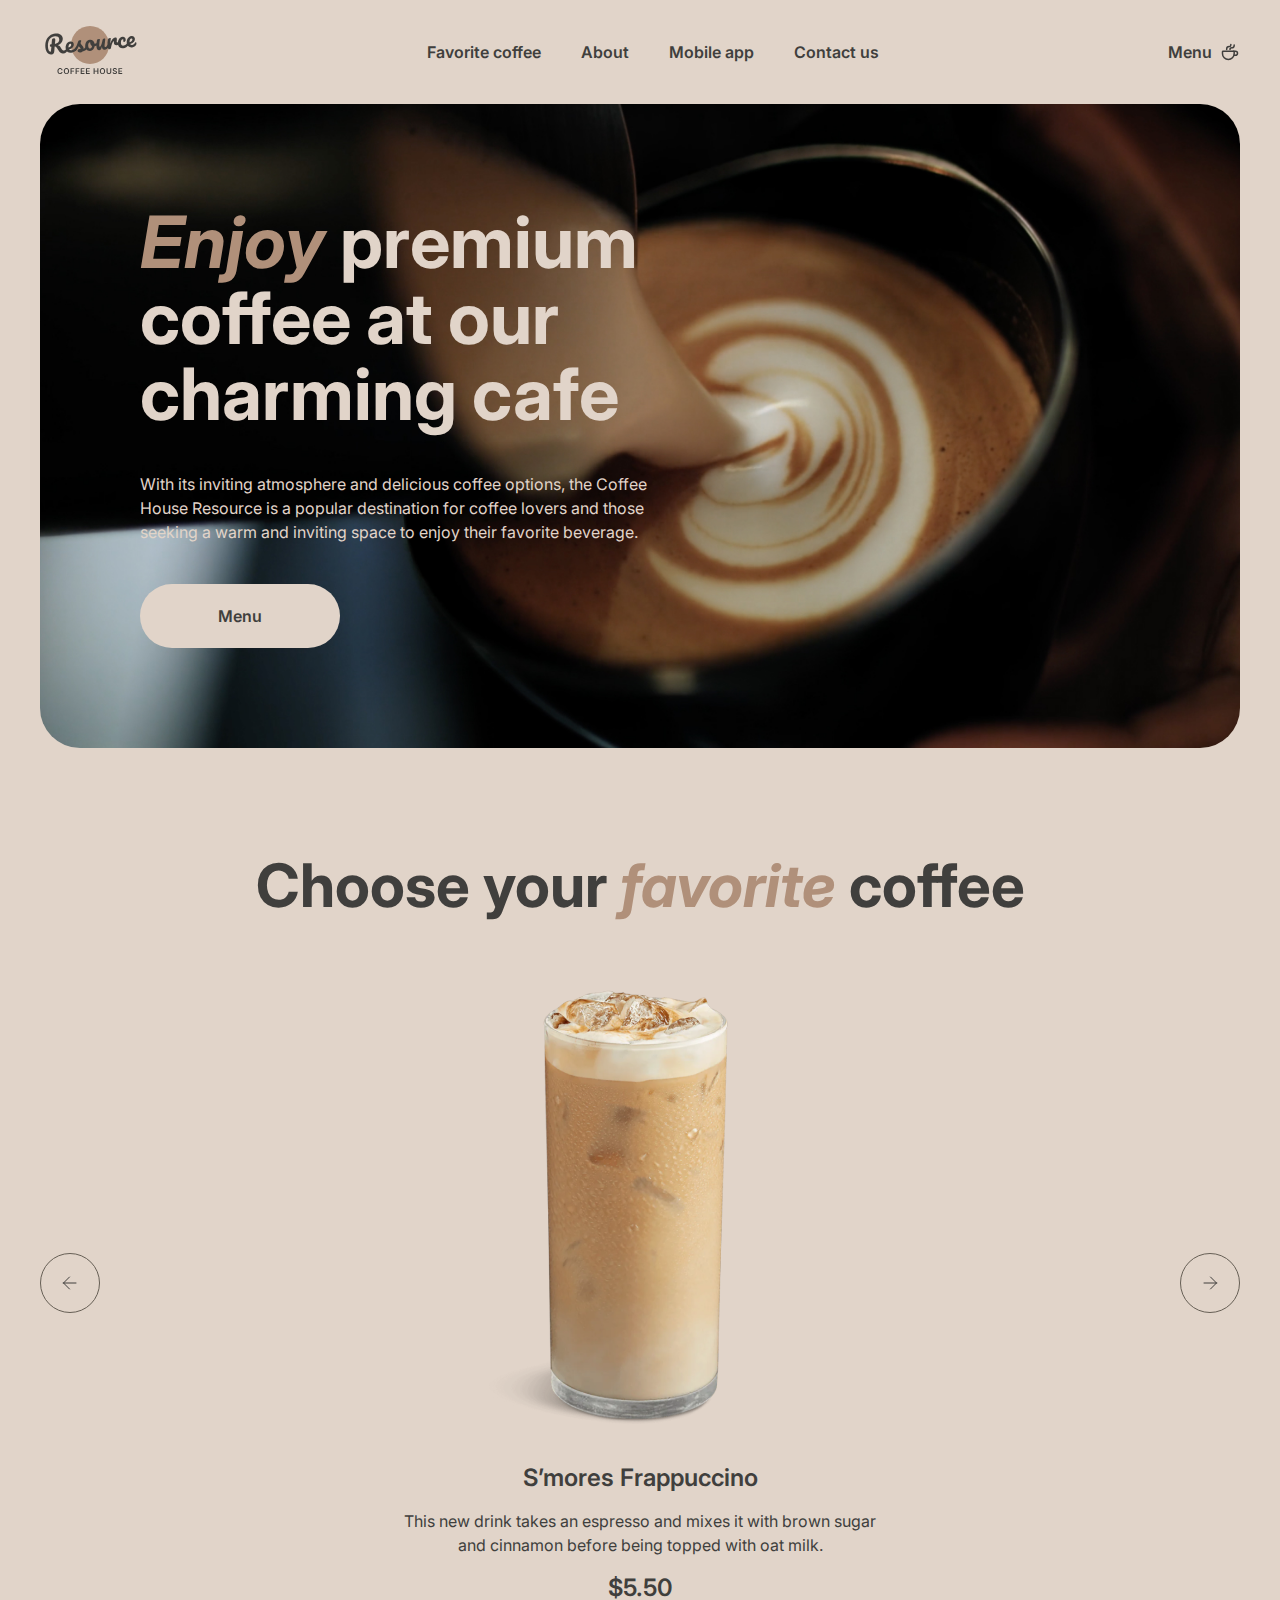
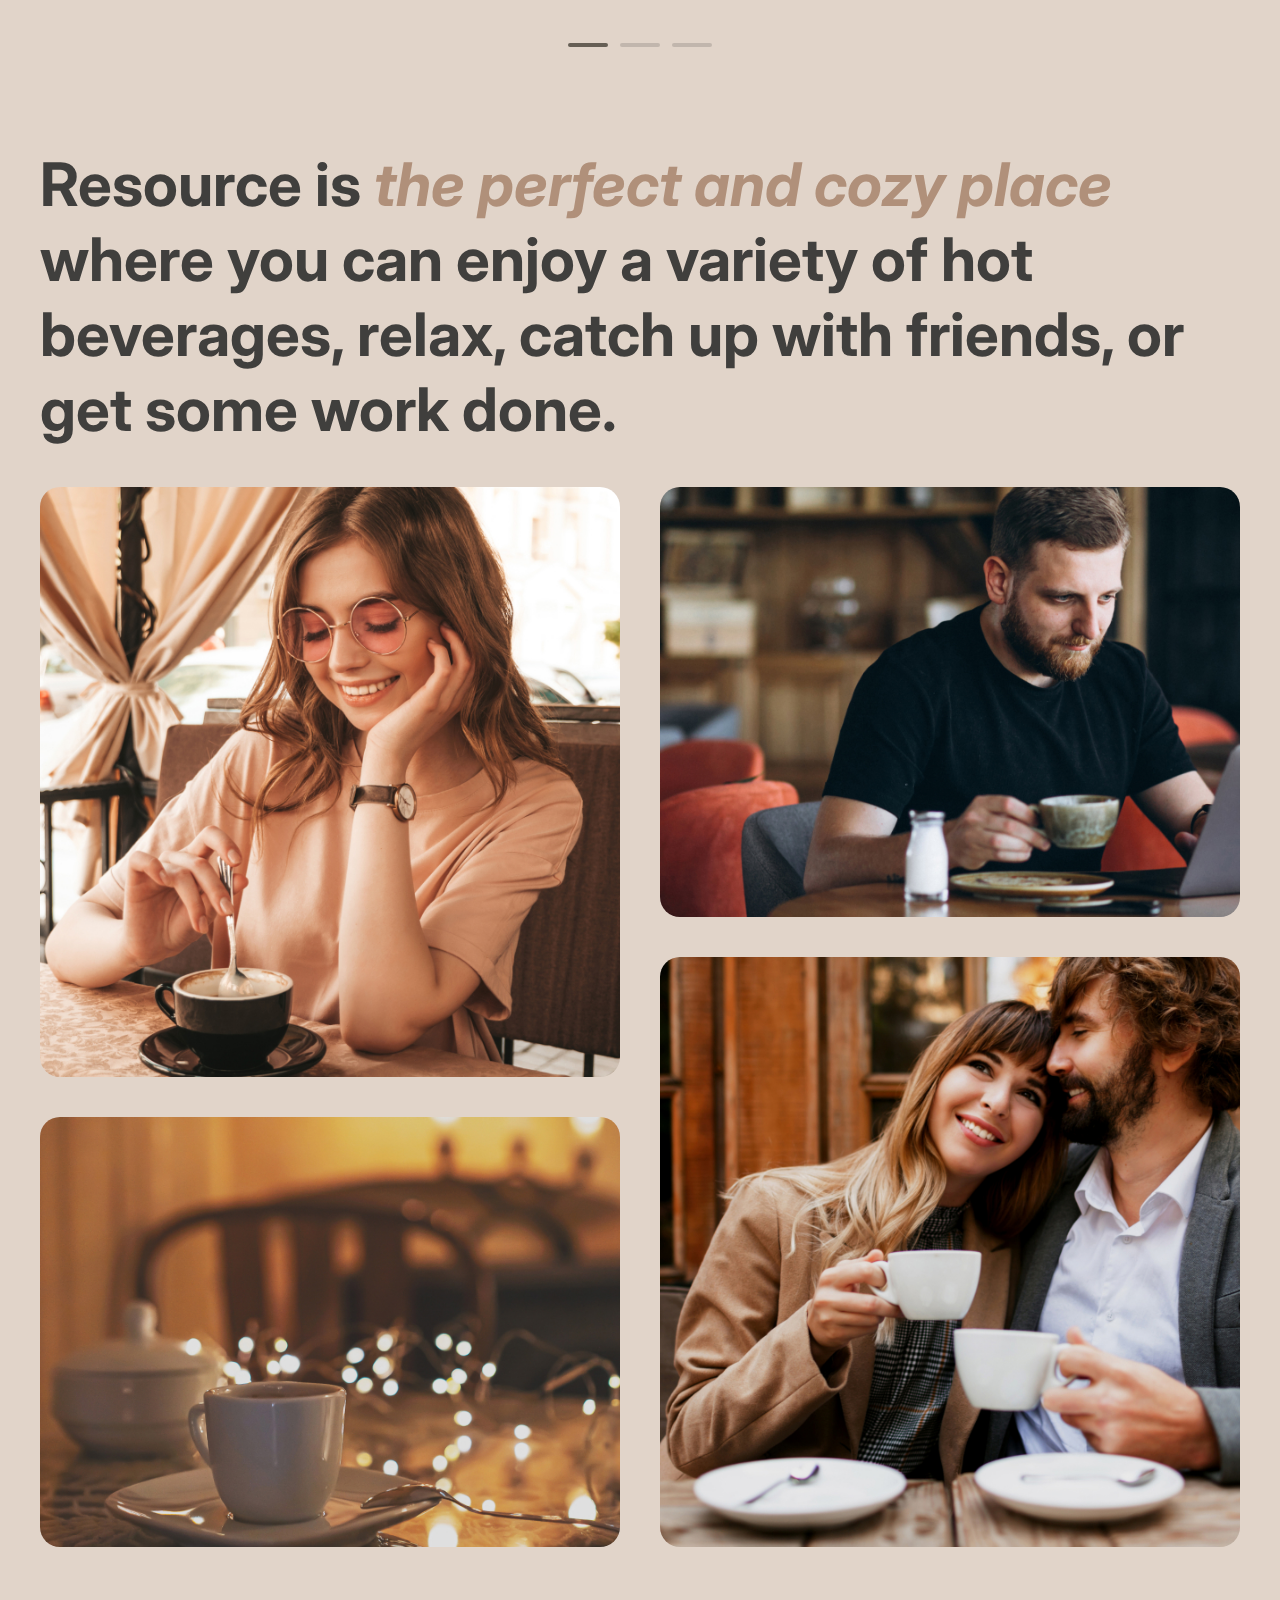
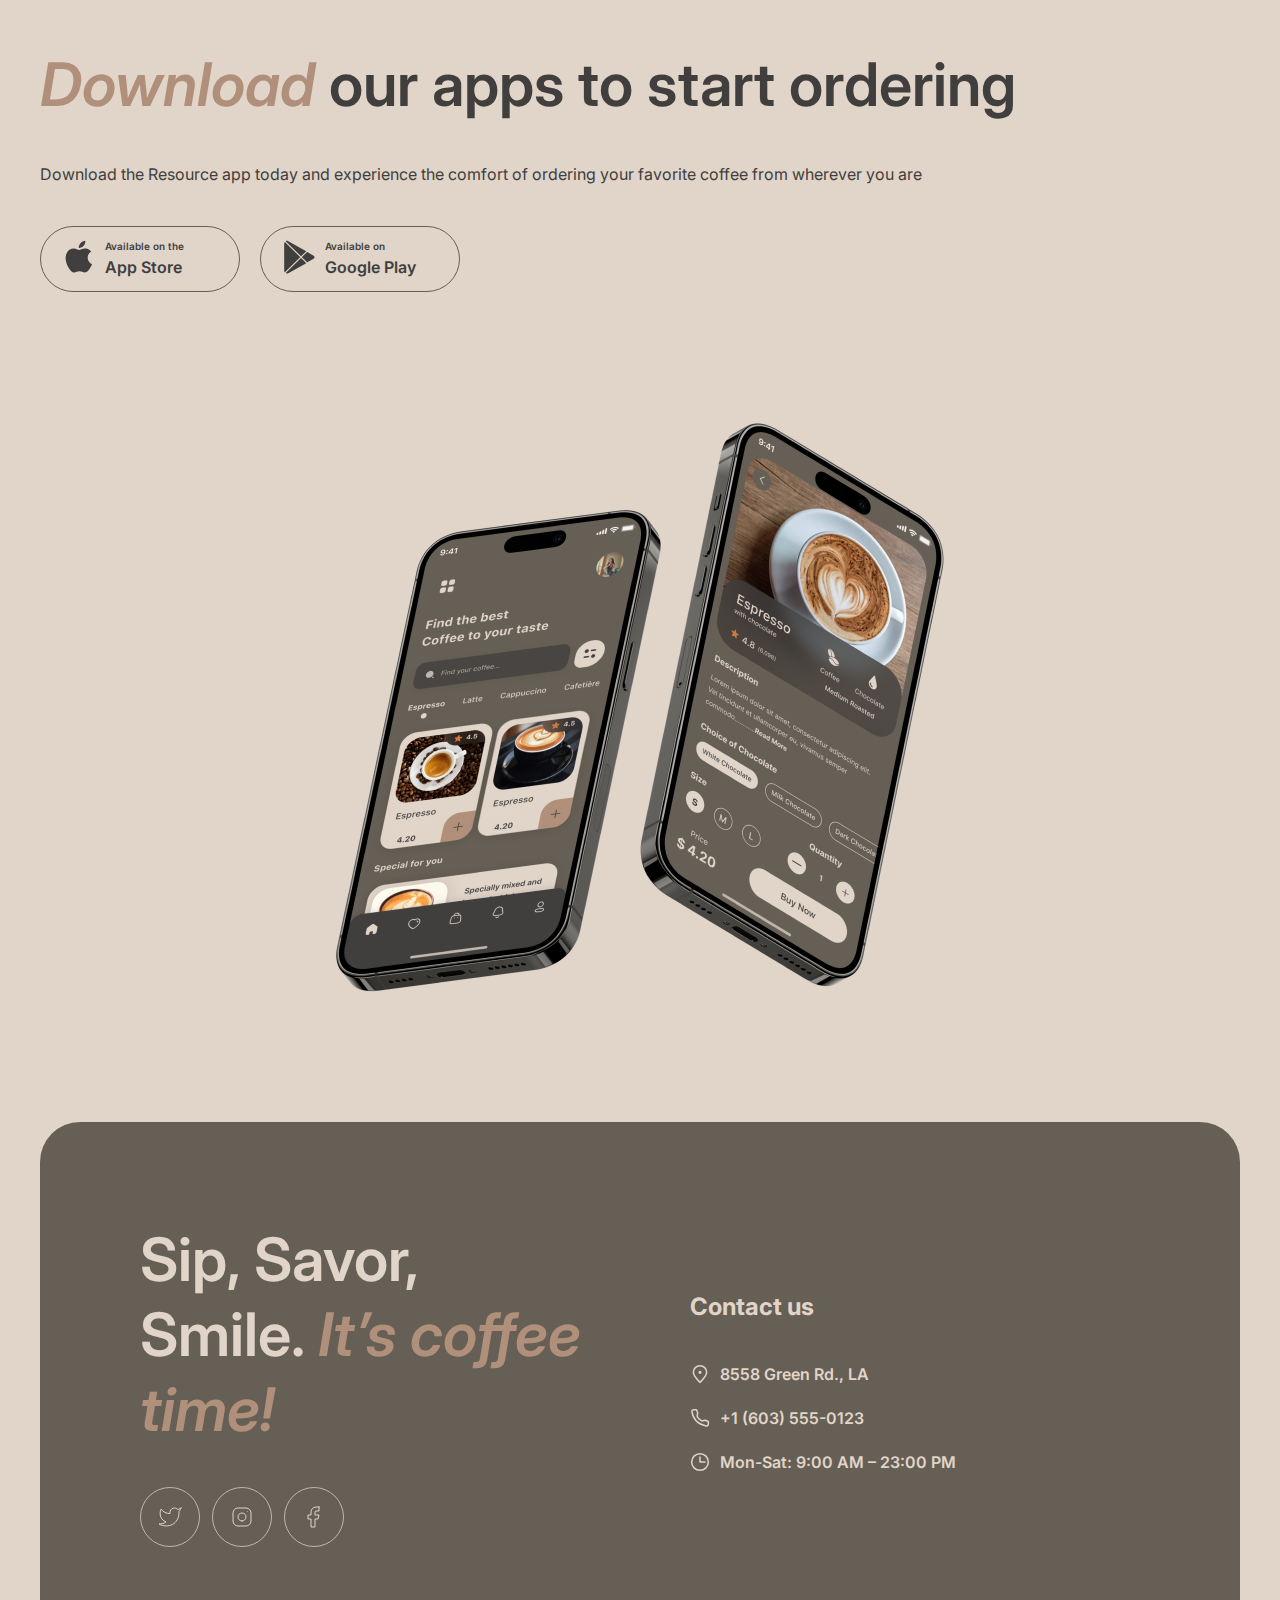
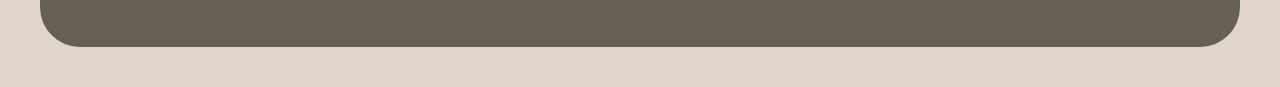
==== commit 167cbda5: "feat: add functionality of the burger-menu" ====
--- a/coffee-house/index.html
+++ b/coffee-house/index.html
@@ -201,5 +201,6 @@
                 </div>
             </div>
         </footer>
+        <script type="module" src="./scripts/burger-menu/burger-menu.js"></script>
     </body>
 </html>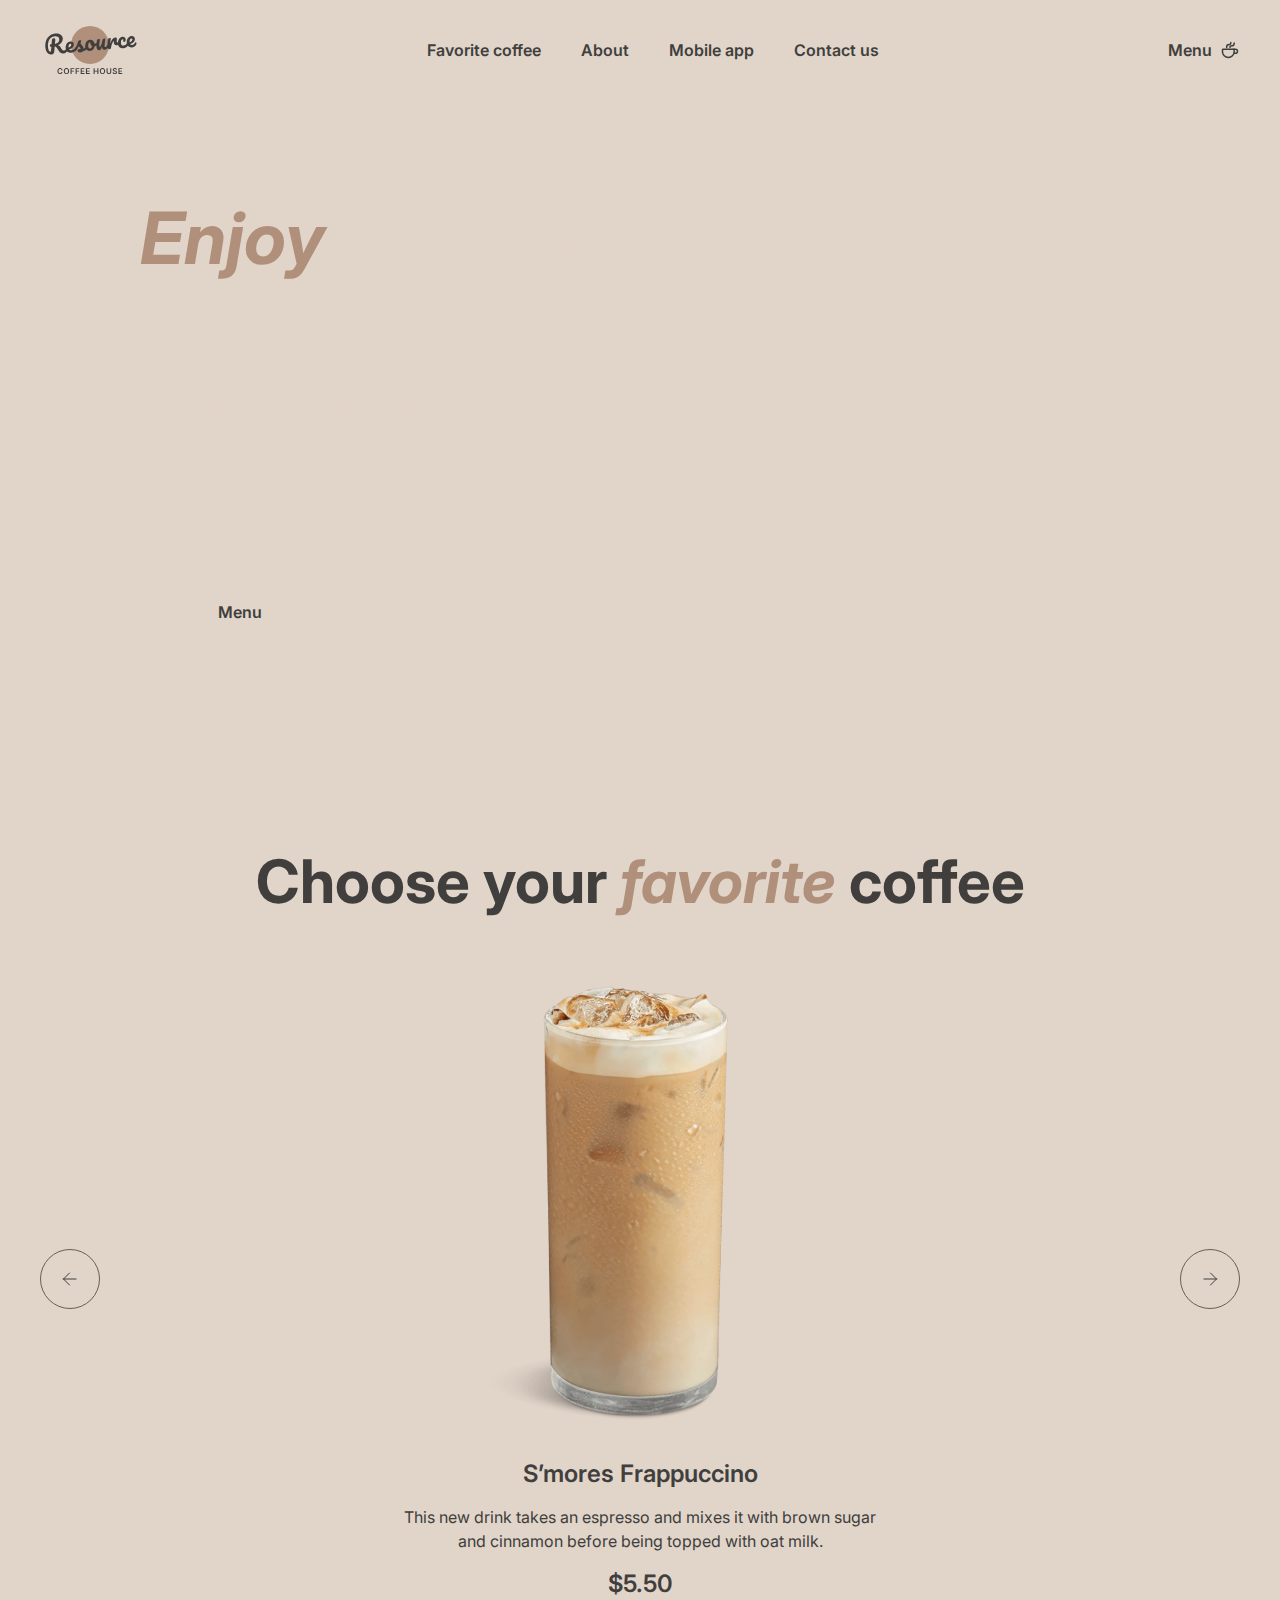
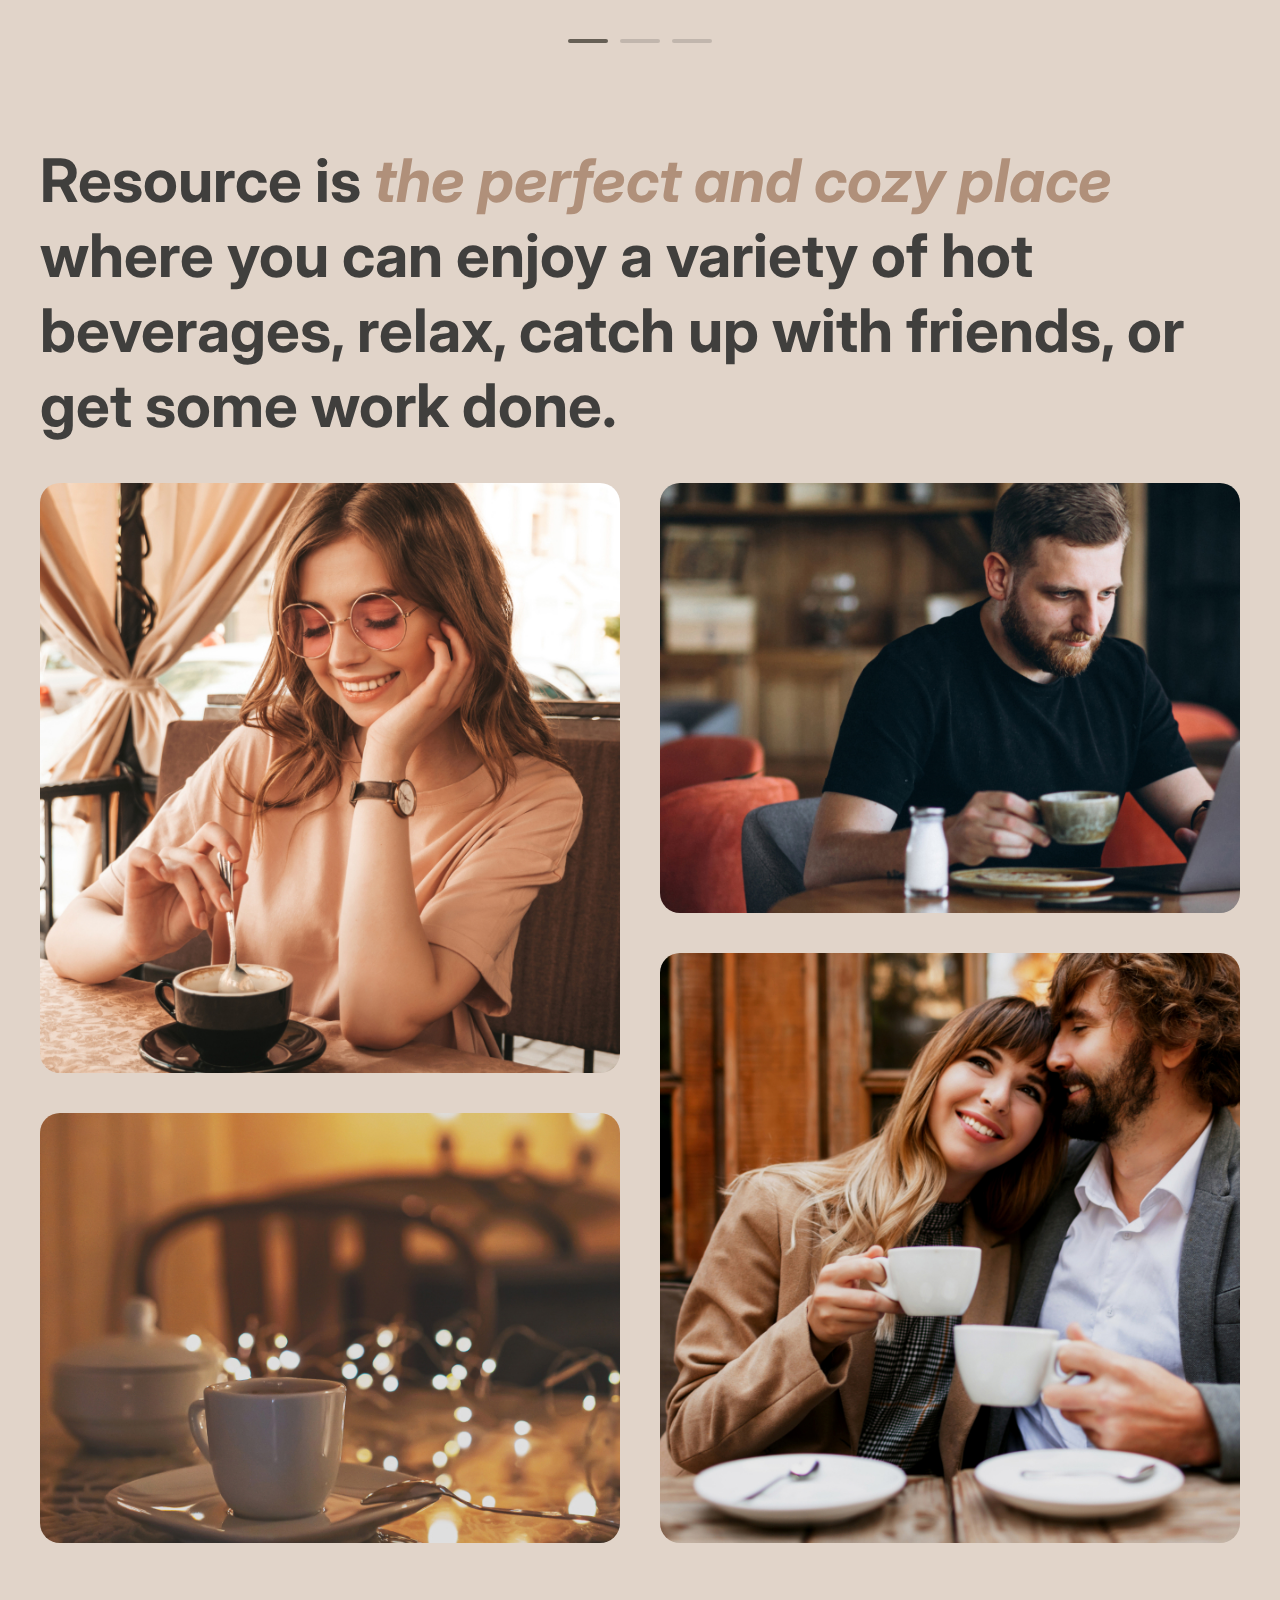
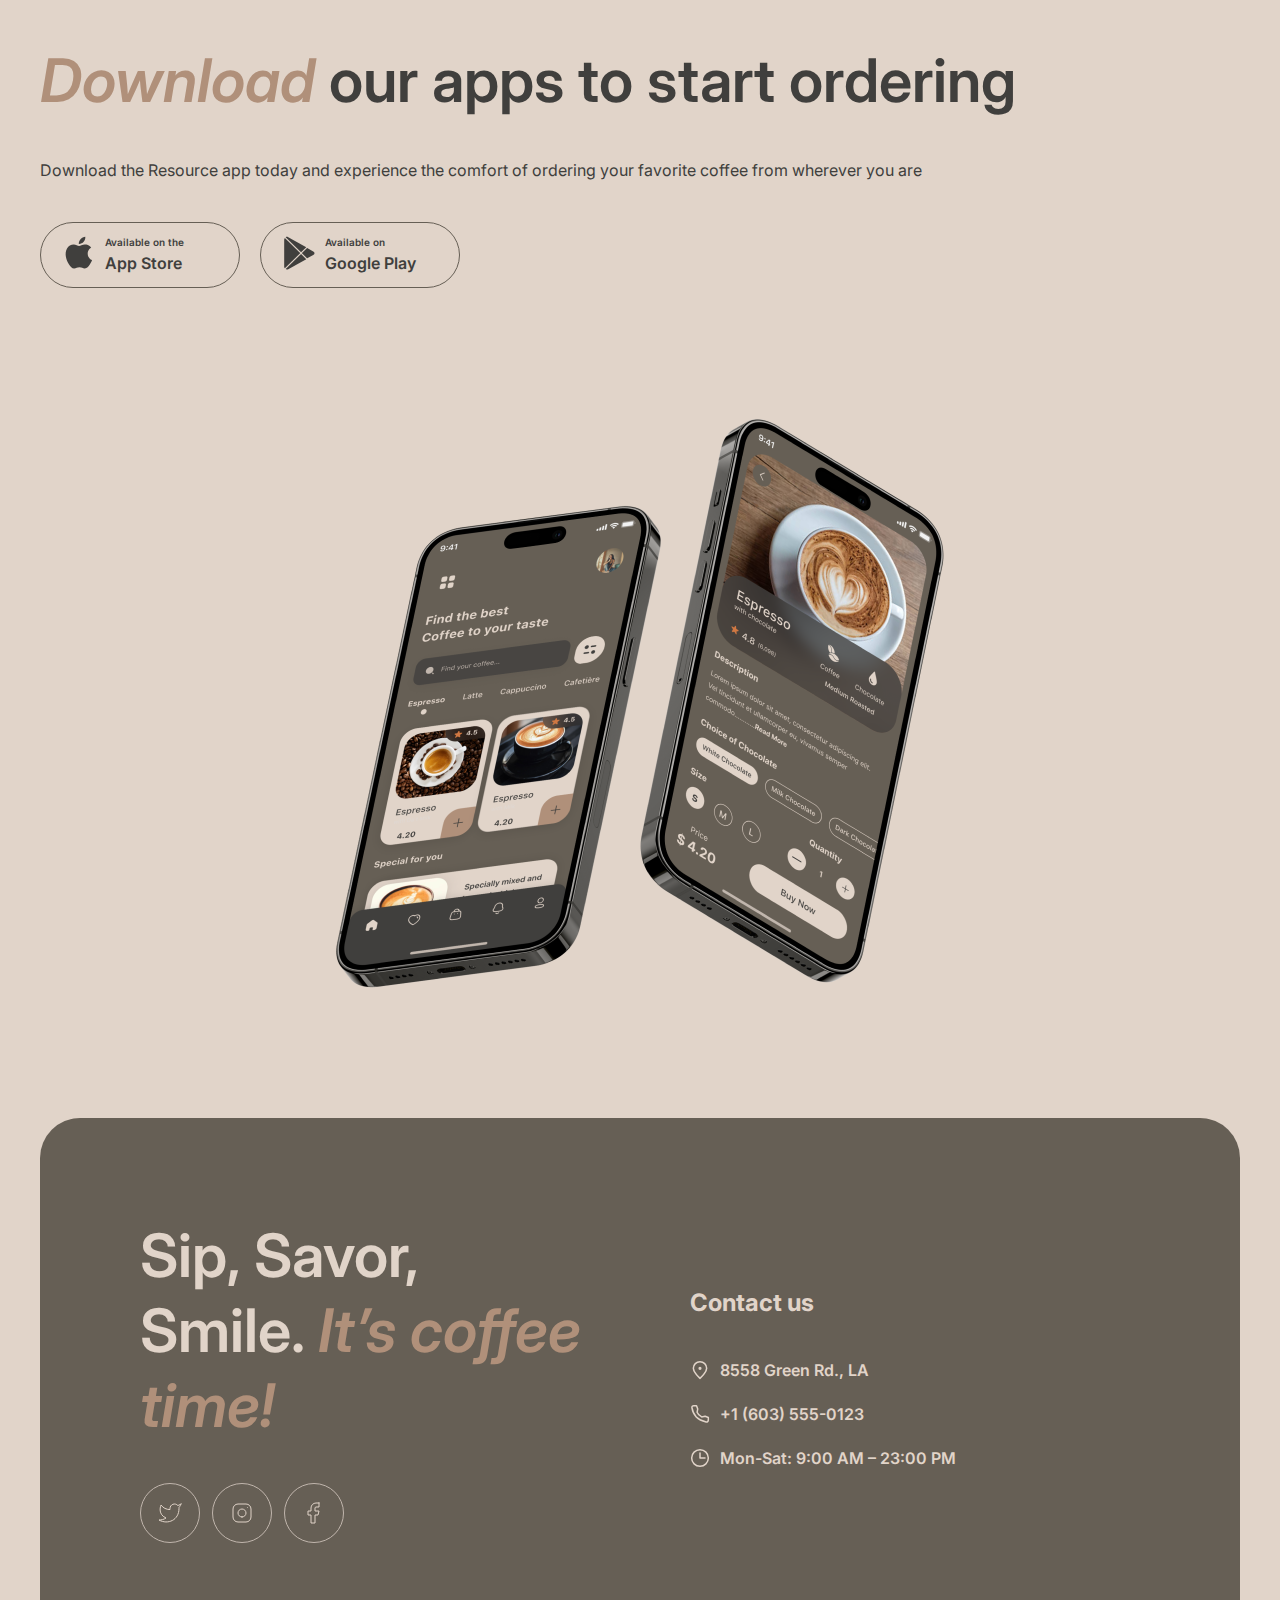
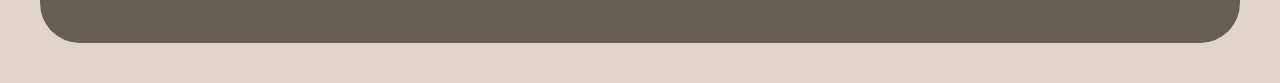
==== commit 6108cba8: "fix: change promo-image to promo-video" ====
--- a/coffee-house/index.html
+++ b/coffee-house/index.html
@@ -7,7 +7,7 @@
         <link rel="preconnect" href="https://fonts.googleapis.com">
         <link rel="preconnect" href="https://fonts.gstatic.com" crossorigin>
         <link href="https://fonts.googleapis.com/css2?family=Inter:wght@400;600&display=swap" rel="stylesheet">
-        <link rel="icon" type="image/png" sizes="32x32" href="./images/favicon-32x32.png">
+        <link rel="icon" type="image/png" sizes="32x32" href="./assets/images/favicon-32x32.png">
         <link rel="stylesheet" href="./styles/home-page.css">
         <title>Coffee house</title>
     </head>
@@ -17,7 +17,7 @@
                 <nav class="header__nav">
                     <a class="header__link-logo header__link-logo--disabled" href="./">
                         <svg width="100" height="60">
-                            <use href="./images/icons-sprite.svg#logo"></use>
+                            <use href="./assets/images/icons-sprite.svg#logo"></use>
                         </svg>
                     </a>
                     <div class="header__links-wrapper">
@@ -37,7 +37,7 @@
                         </ul>
                         <a class="header__link" href="./menu.html">Menu
                             <svg class="header__icon-coffee-cup" width="20" height="20">
-                                <use href="./images/icons-sprite.svg#coffee-cup"></use>
+                                <use href="./assets/images/icons-sprite.svg#coffee-cup"></use>
                             </svg>
                         </a>
                     </div>
@@ -48,6 +48,8 @@
         <main>
             <section class="enjoy">
                 <div class="enjoy__container">
+                    <video class="enjoy__promo-video" src="./assets/video/promo-coffee_2160p.webm" autoplay muted
+                        loop></video>
                     <div class="enjoy__info">
                         <h1 class="enjoy__title"><span class="enjoy__title--accent">Enjoy</span> premium coffee at our
                             charming cafe</h1>
@@ -57,7 +59,7 @@
                             space to enjoy their favorite beverage.</p>
                         <a class="enjoy__button enjoy__button--primary" href="./menu.html">Menu
                             <svg class="enjoy__icon-coffee-cup" width="20" height="20">
-                                <use href="./images/icons-sprite.svg#coffee-cup"></use>
+                                <use href="./assets/images/icons-sprite.svg#coffee-cup"></use>
                             </svg>
                         </a>
                     </div>
@@ -70,11 +72,11 @@
                     <button class="favorites__slider-btn" type="button">
                         <svg class="favorites__icon-arrow-right favorites__icon-arrow-right--rotated" width="24"
                             height="24">
-                            <use href="./images/icons-sprite.svg#arrow-right"></use>
+                            <use href="./assets/images/icons-sprite.svg#arrow-right"></use>
                         </svg>
                     </button>
                     <div class="favorites__slider-content">
-                        <img class="favorites__slider-image" src="./images/home/slider/coffee-slider-1.png"
+                        <img class="favorites__slider-image" src="./assets/images/home/slider/coffee-slider-1.png"
                             alt="S’mores Frappuccino">
                         <h3 class="favorites__slider-title">S’mores Frappuccino</h3>
                         <p class="favorites__slider-description">This new drink takes an espresso and mixes it with
@@ -85,7 +87,7 @@
                     </div>
                     <button class="favorites__slider-btn" type="button">
                         <svg class="favorites__icon-arrow-right" width="24" height="24" viewBox="0 0 24 24">
-                            <use href="./images/icons-sprite.svg#arrow-right"></use>
+                            <use href="./assets/images/icons-sprite.svg#arrow-right"></use>
                         </svg>
                     </button>
                 </div>
@@ -102,16 +104,17 @@
                     beverages, relax, catch up with friends, or get some work done.</h2>
                 <div class="about__gallery">
                     <div class="about__item about__item--big-left">
-                        <img class="about__image" src="./images/home/about/about-1.jpeg" alt="Happy girl">
+                        <img class="about__image" src="./assets/images/home/about/about-1.jpeg" alt="Happy girl">
                     </div>
                     <div class="about__item about__item--small-left">
-                        <img class="about__image" src="./images/home/about/about-2.jpeg" alt="Happy boy">
+                        <img class="about__image" src="./assets/images/home/about/about-2.jpeg" alt="Happy boy">
                     </div>
                     <div class="about__item about__item--small-right">
-                        <img class="about__image" src="./images/home/about/about-3.jpeg" alt="Happy cup">
+                        <img class="about__image" src="./assets/images/home/about/about-3.jpeg" alt="Happy cup">
                     </div>
                     <div class="about__item about__item--big-right">
-                        <img class="about__image" src="./images/home/about/about-4.jpeg" alt="Happy boy, girl and cup">
+                        <img class="about__image" src="./assets/images/home/about/about-4.jpeg"
+                            alt="Happy boy, girl and cup">
                     </div>
                 </div>
             </section>
@@ -126,7 +129,7 @@
                     <div class="mobile-app__buttons">
                         <a class="mobile-app__button" href="https://www.apple.com/app-store/" target="_blank">
                             <svg class="mobile-app__button-icon" width=" 36" height="36">
-                                <use href="./images/icons-sprite.svg#apple-store"></use>
+                                <use href="./assets/images/icons-sprite.svg#apple-store"></use>
                             </svg>
                             <span class="mobile-app__button-text">
                                 <span class="mobile-app__button-text-top">Available on the</span>
@@ -135,7 +138,7 @@
                         </a>
                         <a class="mobile-app__button" href="https://play.google.com/store/apps" target="_blank">
                             <svg class="mobile-app__button-icon" width="36" height="36">
-                                <use href="./images/icons-sprite.svg#google-play"></use>
+                                <use href="./assets/images/icons-sprite.svg#google-play"></use>
                             </svg>
                             <span class="mobile-app__button-text">
                                 <span class="mobile-app__button-text-top">Available on</span>
@@ -144,7 +147,7 @@
                         </a>
                     </div>
                 </div>
-                <img class="mobile-app__image" src="./images/home/mobile-screens.png" alt="Mobile phones">
+                <img class="mobile-app__image" src="./assets/images/home/mobile-screens.png" alt="Mobile phones">
             </section>
         </main>
         <footer class="contacts" id="contacts">
@@ -156,19 +159,19 @@
                     <ul class="contacts__list-links-social">
                         <li><a class="contacts__link-social" href="https://twitter.com/" target="_blank">
                                 <svg class="contacts__icon-social" width="24" height="24">
-                                    <use href="./images/icons-sprite.svg#twitter"></use>
+                                    <use href="./assets/images/icons-sprite.svg#twitter"></use>
                                 </svg>
                             </a>
                         </li>
                         <li><a class="contacts__link-social" href="https://instagram.com/" target="_blank">
                                 <svg class="contacts__icon-social" width="24" height="24">
-                                    <use href="./images/icons-sprite.svg#instagram"></use>
+                                    <use href="./assets/images/icons-sprite.svg#instagram"></use>
                                 </svg>
                             </a>
                         </li>
                         <li><a class="contacts__link-social" href="https://facebook.com/" target="_blank">
                                 <svg class="contacts__icon-social" width="24" height="24">
-                                    <use href="./images/icons-sprite.svg#facebook"></use>
+                                    <use href="./assets/images/icons-sprite.svg#facebook"></use>
                                 </svg>
                             </a>
                         </li>
@@ -180,20 +183,20 @@
                         <li><a class="contacts__link-service" href="https://maps.app.goo.gl/wyy56ReSMhwCt32A7"
                                 target="_blank">
                                 <svg class="contacts__icon-service" width="20" height="20">
-                                    <use href="./images/icons-sprite.svg#pin-alt"></use>
+                                    <use href="./assets/images/icons-sprite.svg#pin-alt"></use>
                                 </svg>8558 Green Rd., LA
                             </a>
                         </li>
                         <li><a class="contacts__link-service" href="tel:+16035550123">
                                 <svg class="contacts__icon-service" width="20" height="20">
-                                    <use href="./images/icons-sprite.svg#phone"></use>
+                                    <use href="./assets/images/icons-sprite.svg#phone"></use>
                                 </svg>+1 (603) 555-0123
                             </a>
                         </li>
                         <li>
                             <span class="contacts__schedule">
                                 <svg class="contacts__icon-service" width="20" height="20">
-                                    <use href="./images/icons-sprite.svg#clock"></use>
+                                    <use href="./assets/images/icons-sprite.svg#clock"></use>
                                 </svg>Mon-Sat: 9:00 AM – 23:00 PM
                             </span>
                         </li>
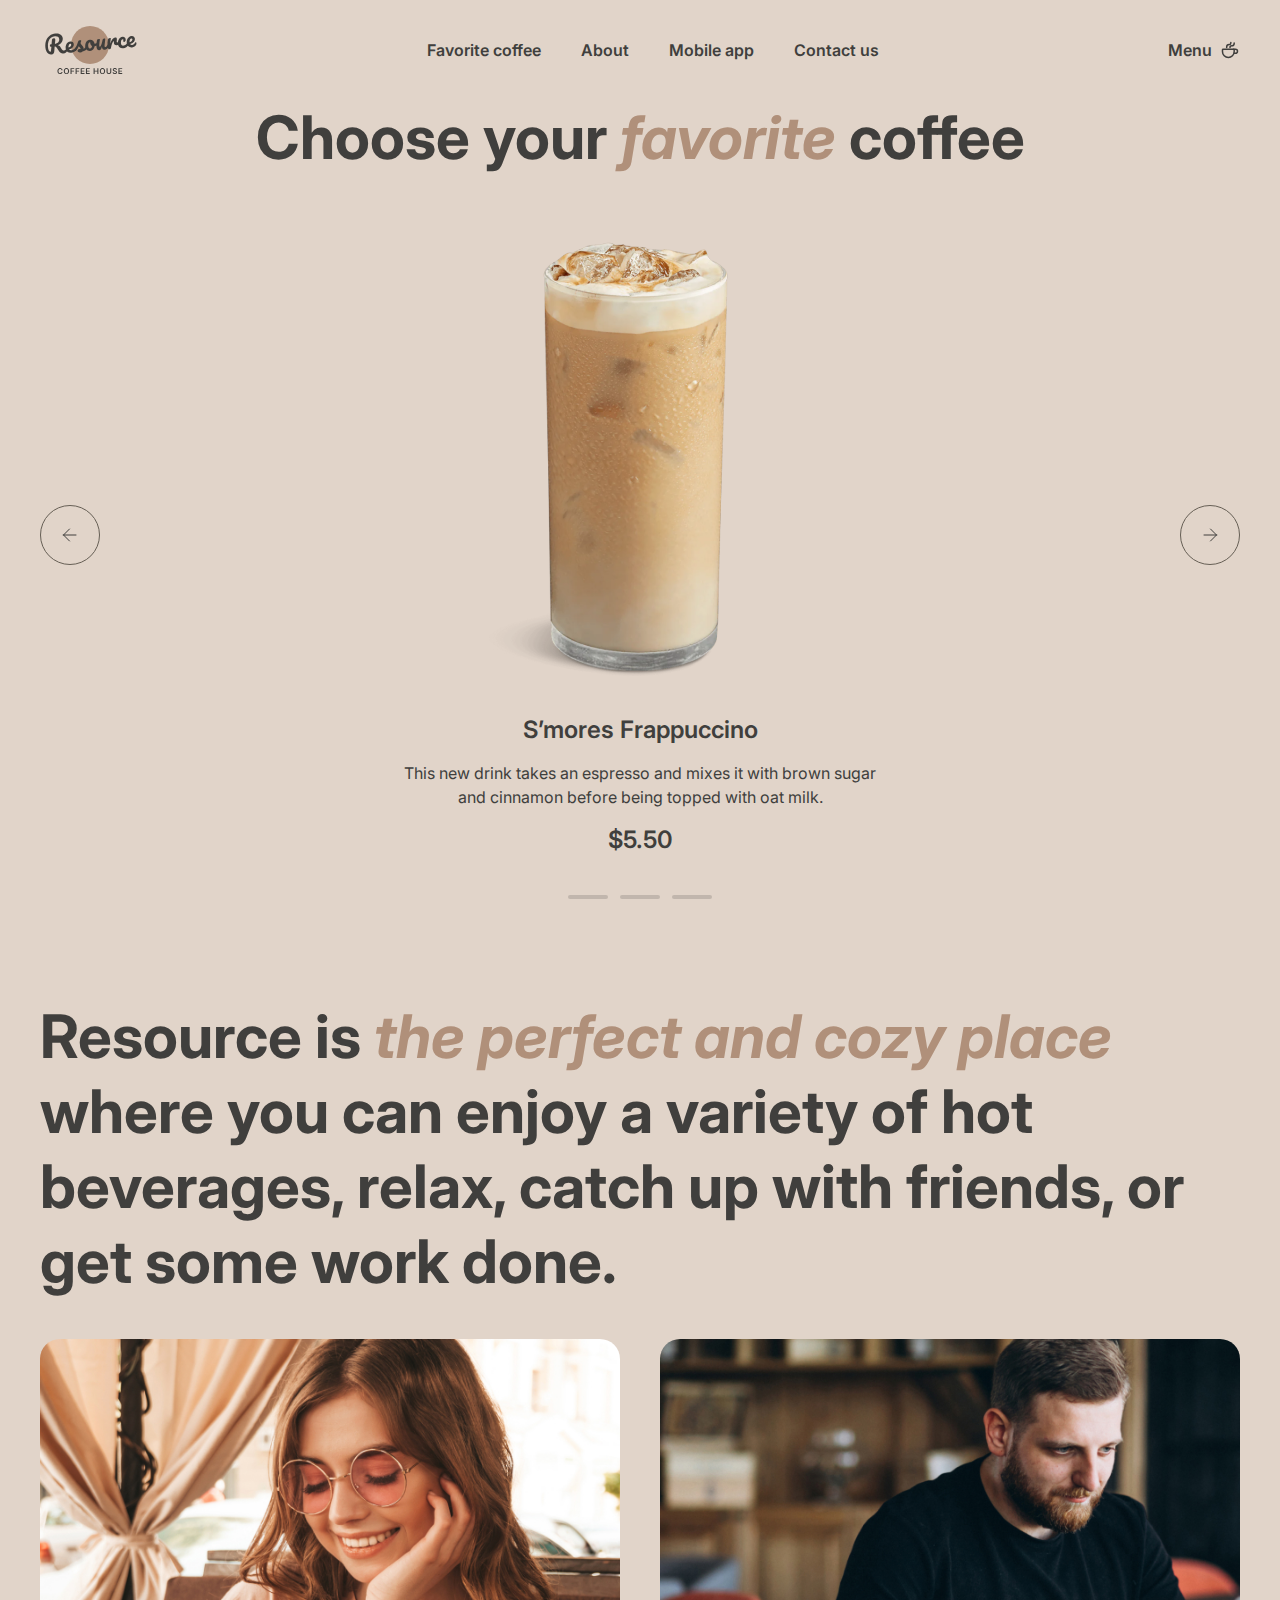
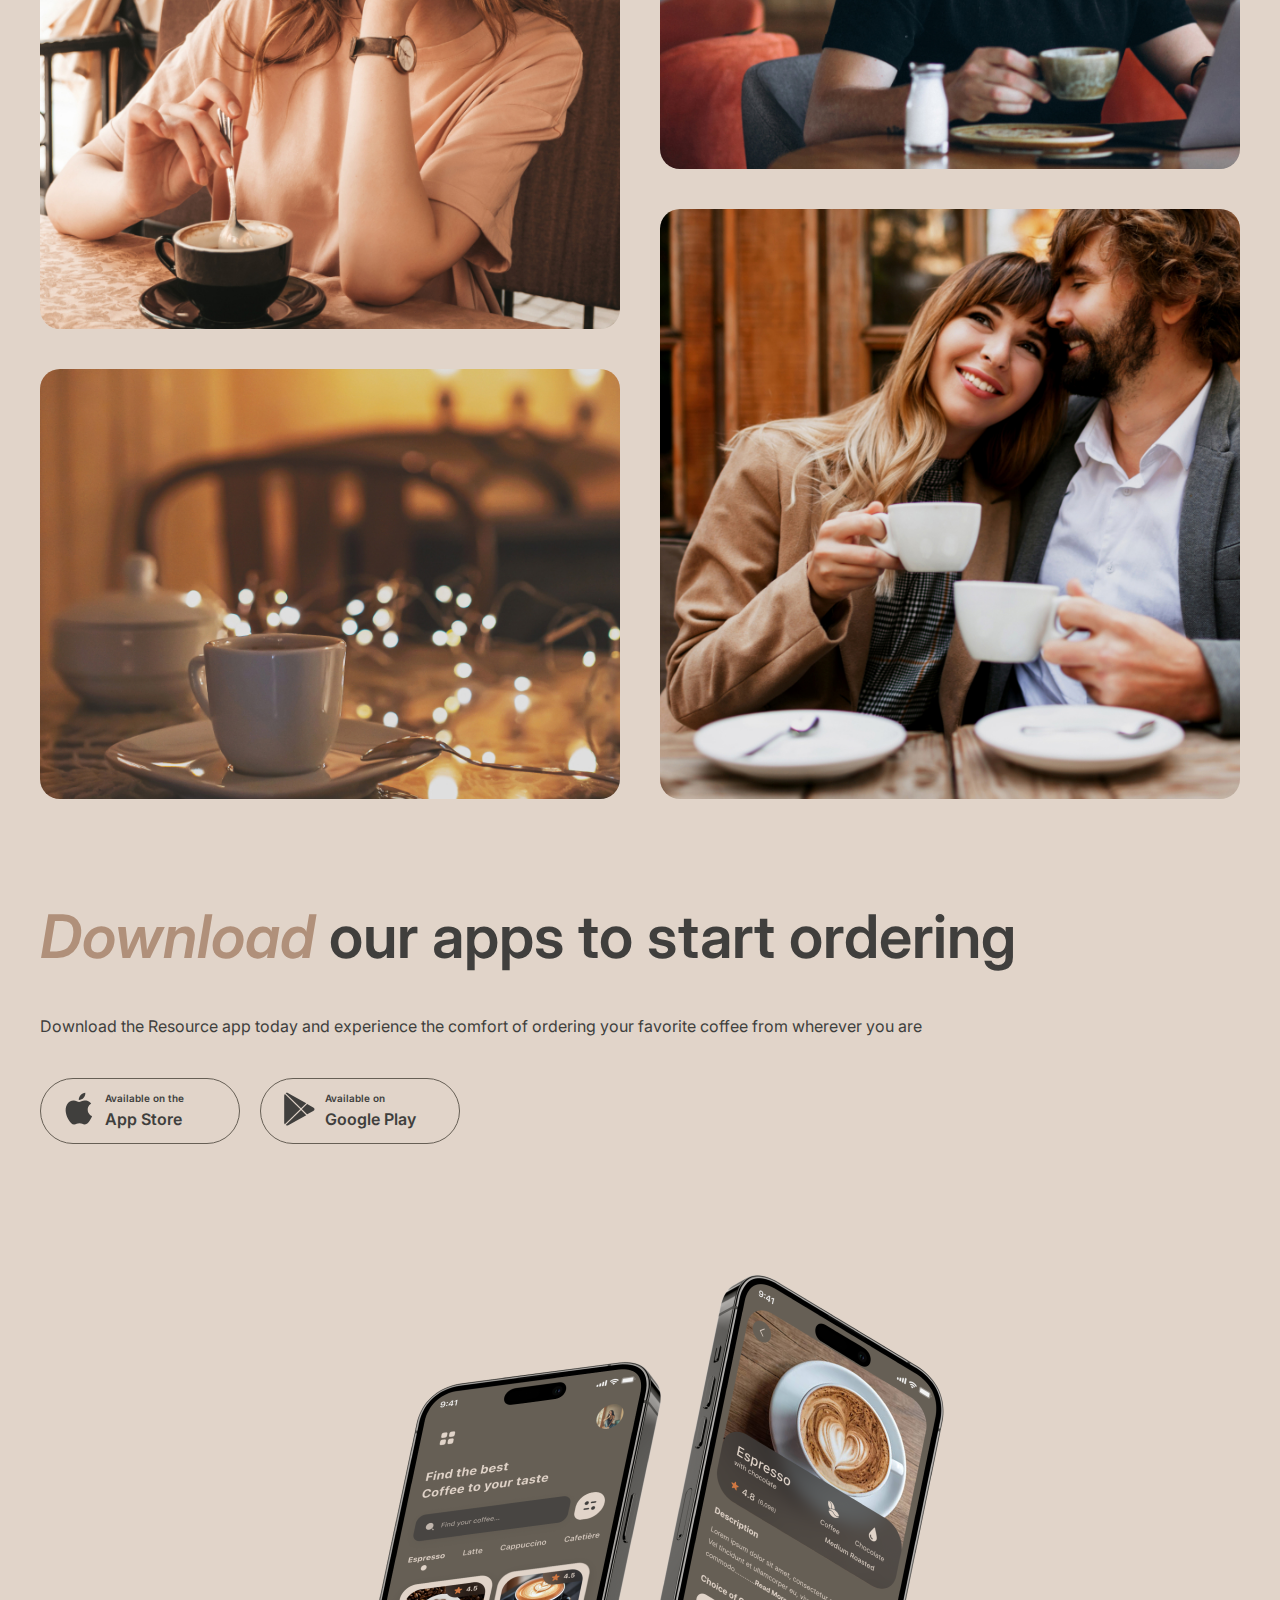
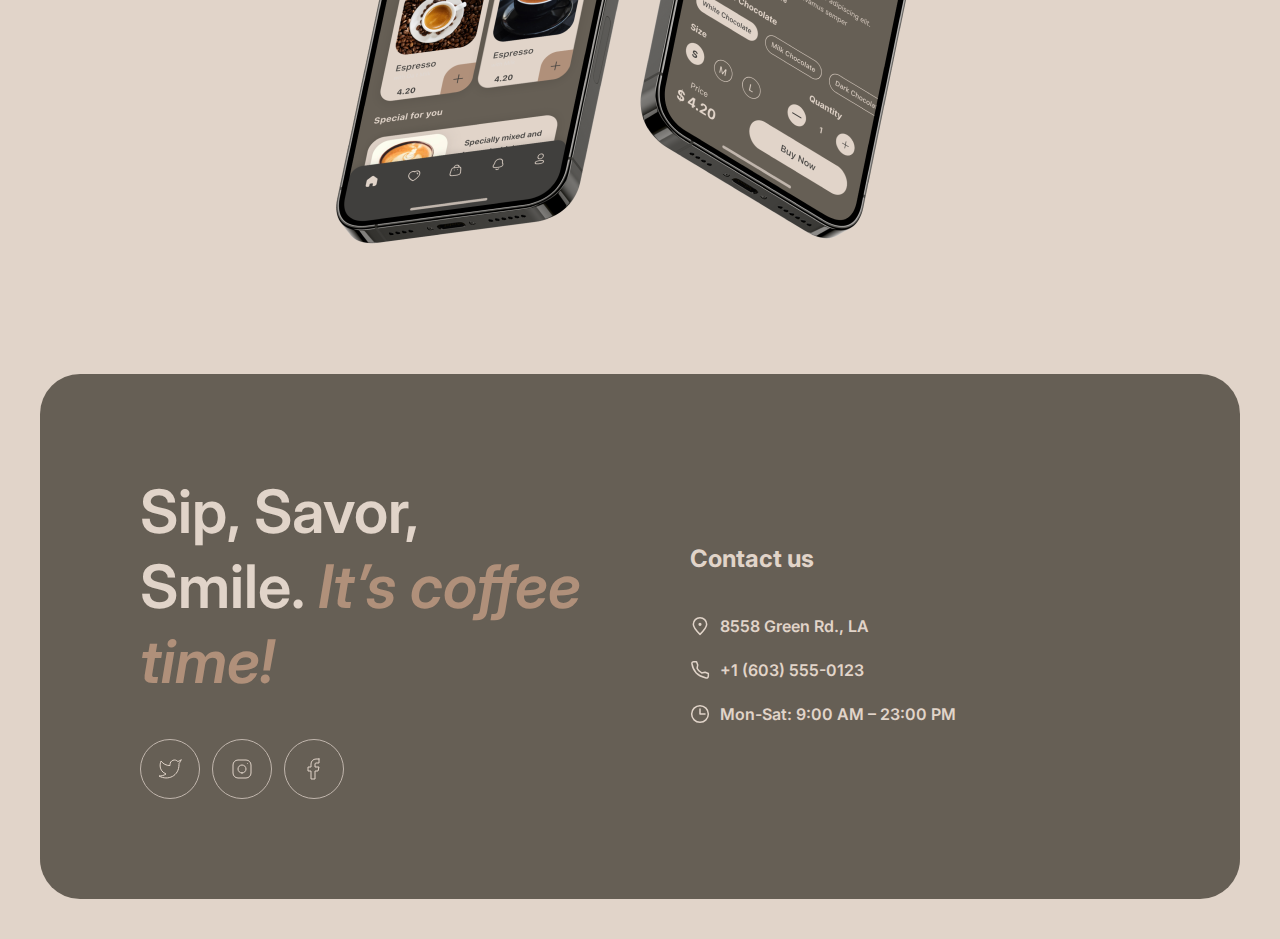
==== commit 9f408892: "feat: implement slider functionality" ====
--- a/coffee-house/index.html
+++ b/coffee-house/index.html
@@ -69,33 +69,57 @@
                 <h2 class="favorites__title">Choose your <span class="favorites__title--accent">favorite</span> coffee
                 </h2>
                 <div class="favorites__slider">
-                    <button class="favorites__slider-btn" type="button">
+                    <button class="favorites__slider-btn" type="button" data-slider-btn="prev">
                         <svg class="favorites__icon-arrow-right favorites__icon-arrow-right--rotated" width="24"
                             height="24">
                             <use href="./assets/images/icons-sprite.svg#arrow-right"></use>
                         </svg>
                     </button>
-                    <div class="favorites__slider-content">
-                        <img class="favorites__slider-image" src="./assets/images/home/slider/coffee-slider-1.png"
-                            alt="S’mores Frappuccino">
-                        <h3 class="favorites__slider-title">S’mores Frappuccino</h3>
-                        <p class="favorites__slider-description">This new drink takes an espresso and mixes it with
-                            brown
-                            sugar
-                            and cinnamon before being topped with oat milk.</p>
-                        <span class="favorites__slider-price">$5.50</span>
-                    </div>
-                    <button class="favorites__slider-btn" type="button">
+                    <div class="favorites__slider-window">
+                        <ul class="favorites__slider-track">
+                            <li class="favorites__slider-slide">
+                                <img class="favorites__slider-image"
+                                    src="./assets/images/home/slider/coffee-slider-1.png" alt="S’mores Frappuccino">
+                                <h3 class="favorites__slider-title">S’mores Frappuccino</h3>
+                                <p class="favorites__slider-description">This new drink takes an espresso and mixes it
+                                    with brown sugar and cinnamon before being topped with oat milk.</p>
+                                <span class="favorites__slider-price">$5.50</span>
+                            </li>
+                            <li class="favorites__slider-slide">
+                                <img class="favorites__slider-image"
+                                    src="./assets/images/home/slider/coffee-slider-2.png" alt="Caramel Macchiato">
+                                <h3 class="favorites__slider-title">Caramel Macchiato</h3>
+                                <p class="favorites__slider-description">Fragrant and unique classic espresso with rich
+                                    caramel-peanut syrup, with cream under whipped thick foam.</p>
+                                <span class="favorites__slider-price">$5.00</span>
+                            </li>
+                            <li class="favorites__slider-slide">
+                                <img class="favorites__slider-image"
+                                    src="./assets/images/home/slider/coffee-slider-3.png" alt="Ice coffee">
+                                <h3 class="favorites__slider-title">Ice coffee</h3>
+                                <p class="favorites__slider-description">A popular summer drink that tones and
+                                    invigorates. Prepared from coffee, milk and ice.</p>
+                                <span class="favorites__slider-price">$4.50</span>
+                            </li>
+                        </ul>
+                    </div>
+                    <button class="favorites__slider-btn" type="button" data-slider-btn="next">
                         <svg class="favorites__icon-arrow-right" width="24" height="24" viewBox="0 0 24 24">
                             <use href="./assets/images/icons-sprite.svg#arrow-right"></use>
                         </svg>
                     </button>
                 </div>
-                <div class="favorites__slider-progress-bar">
-                    <span class="favorites__slider-progress-line favorites__slider-progress-line--active"></span>
-                    <span class="favorites__slider-progress-line"></span>
-                    <span class="favorites__slider-progress-line"></span>
-                </div>
+                <ul class="favorites__slider-progress-bars">
+                    <li class="favorites__slider-progress-bar-container">
+                        <span class="favorites__slider-progress-bar"></span>
+                    </li>
+                    <li class="favorites__slider-progress-bar-container">
+                        <span class="favorites__slider-progress-bar"></span>
+                    </li>
+                    <li class="favorites__slider-progress-bar-container">
+                        <span class="favorites__slider-progress-bar"></span>
+                    </li>
+                </ul>
             </section>
             <section class="about" id="about">
                 <h2 class="about__title">Resource is <span class="about__title--accent">the perfect and cozy
@@ -205,5 +229,6 @@
             </div>
         </footer>
         <script type="module" src="./scripts/burger-menu/burger-menu.js"></script>
+        <script type="module" src="./scripts/slider/slider.js"></script>
     </body>
 </html>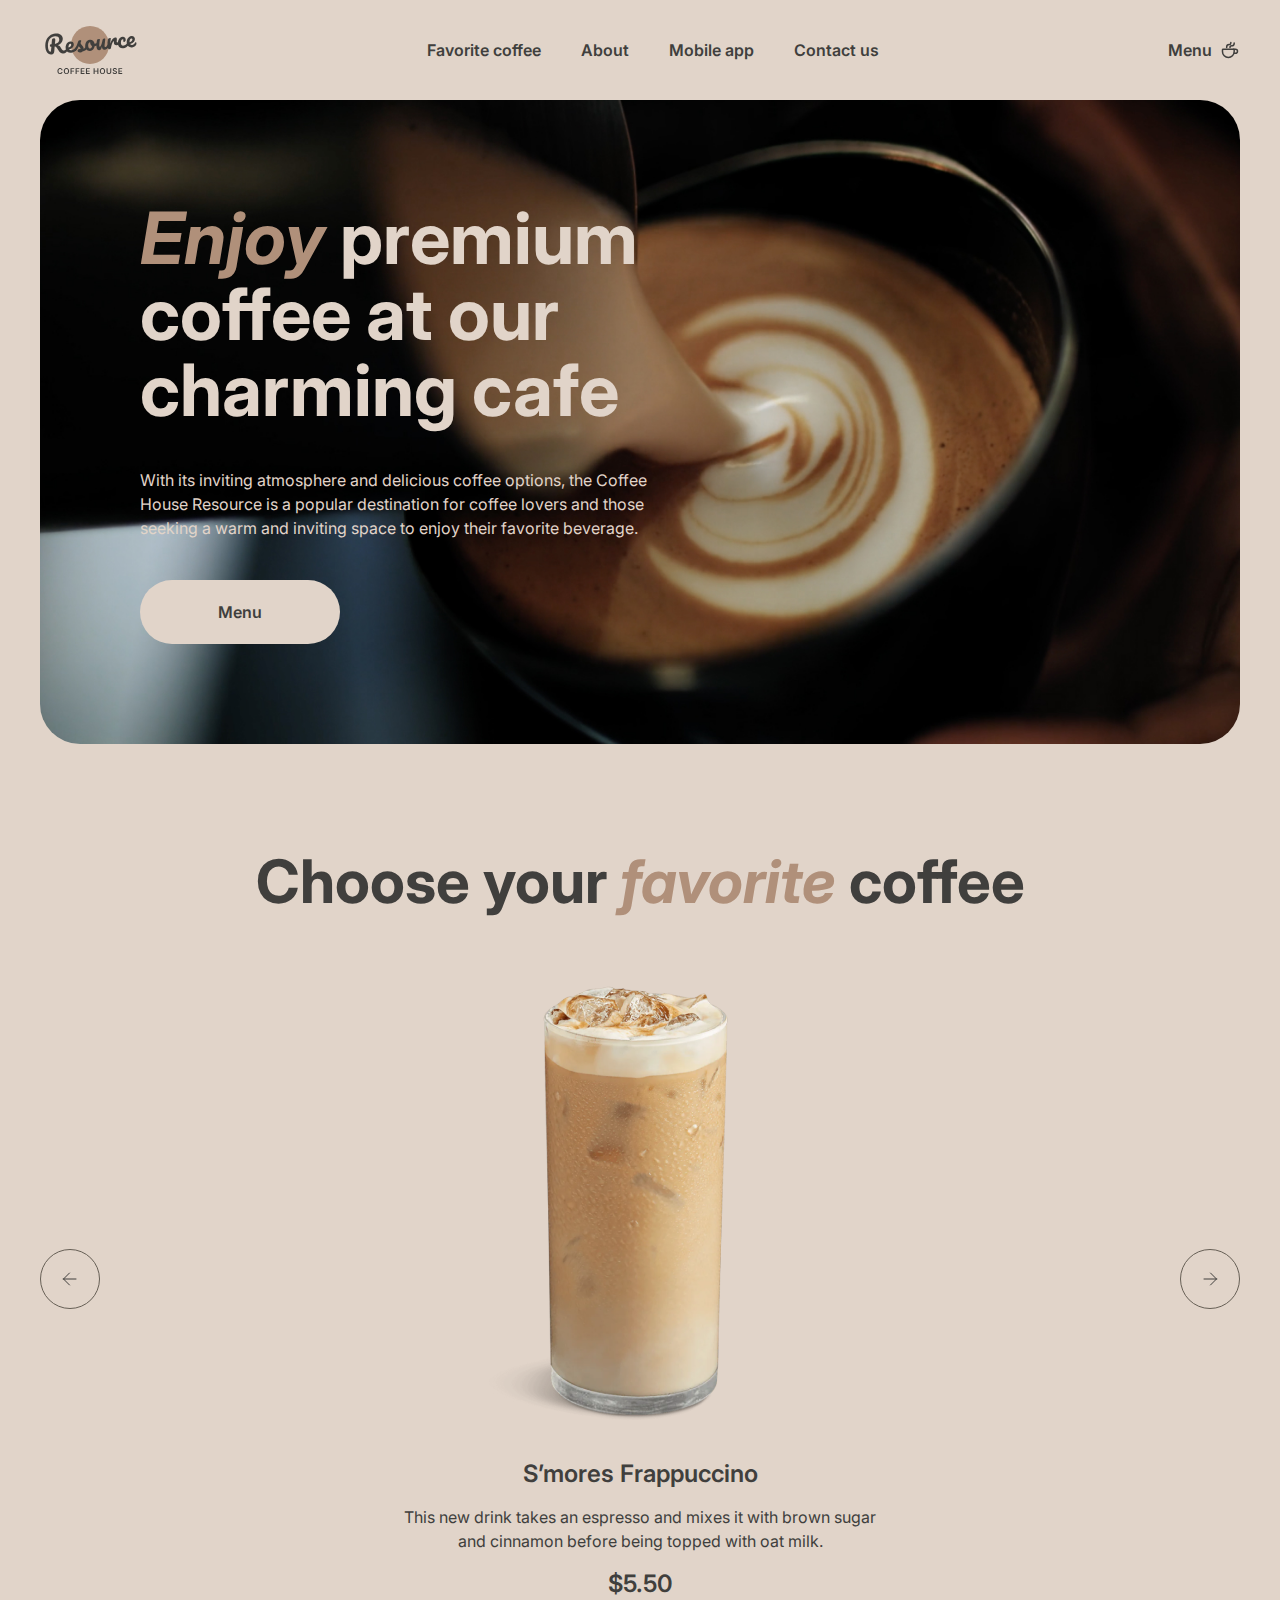
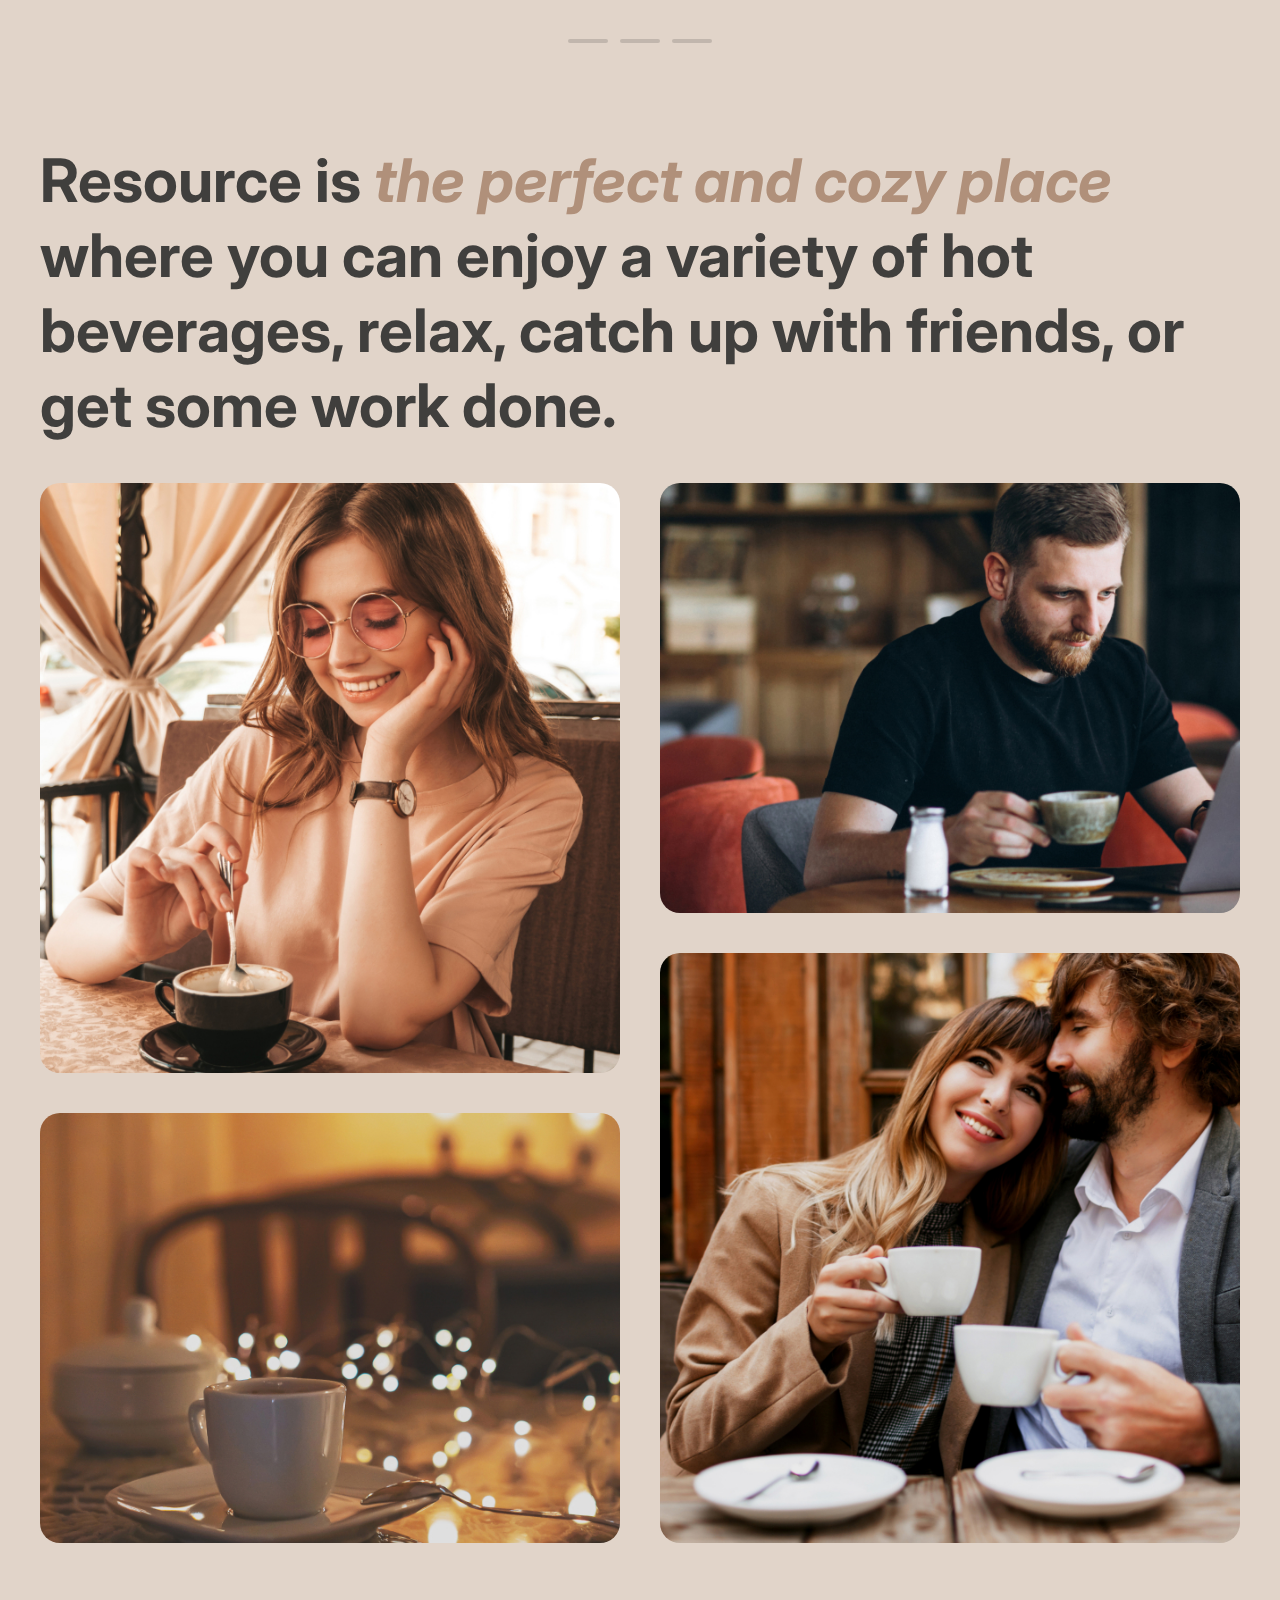
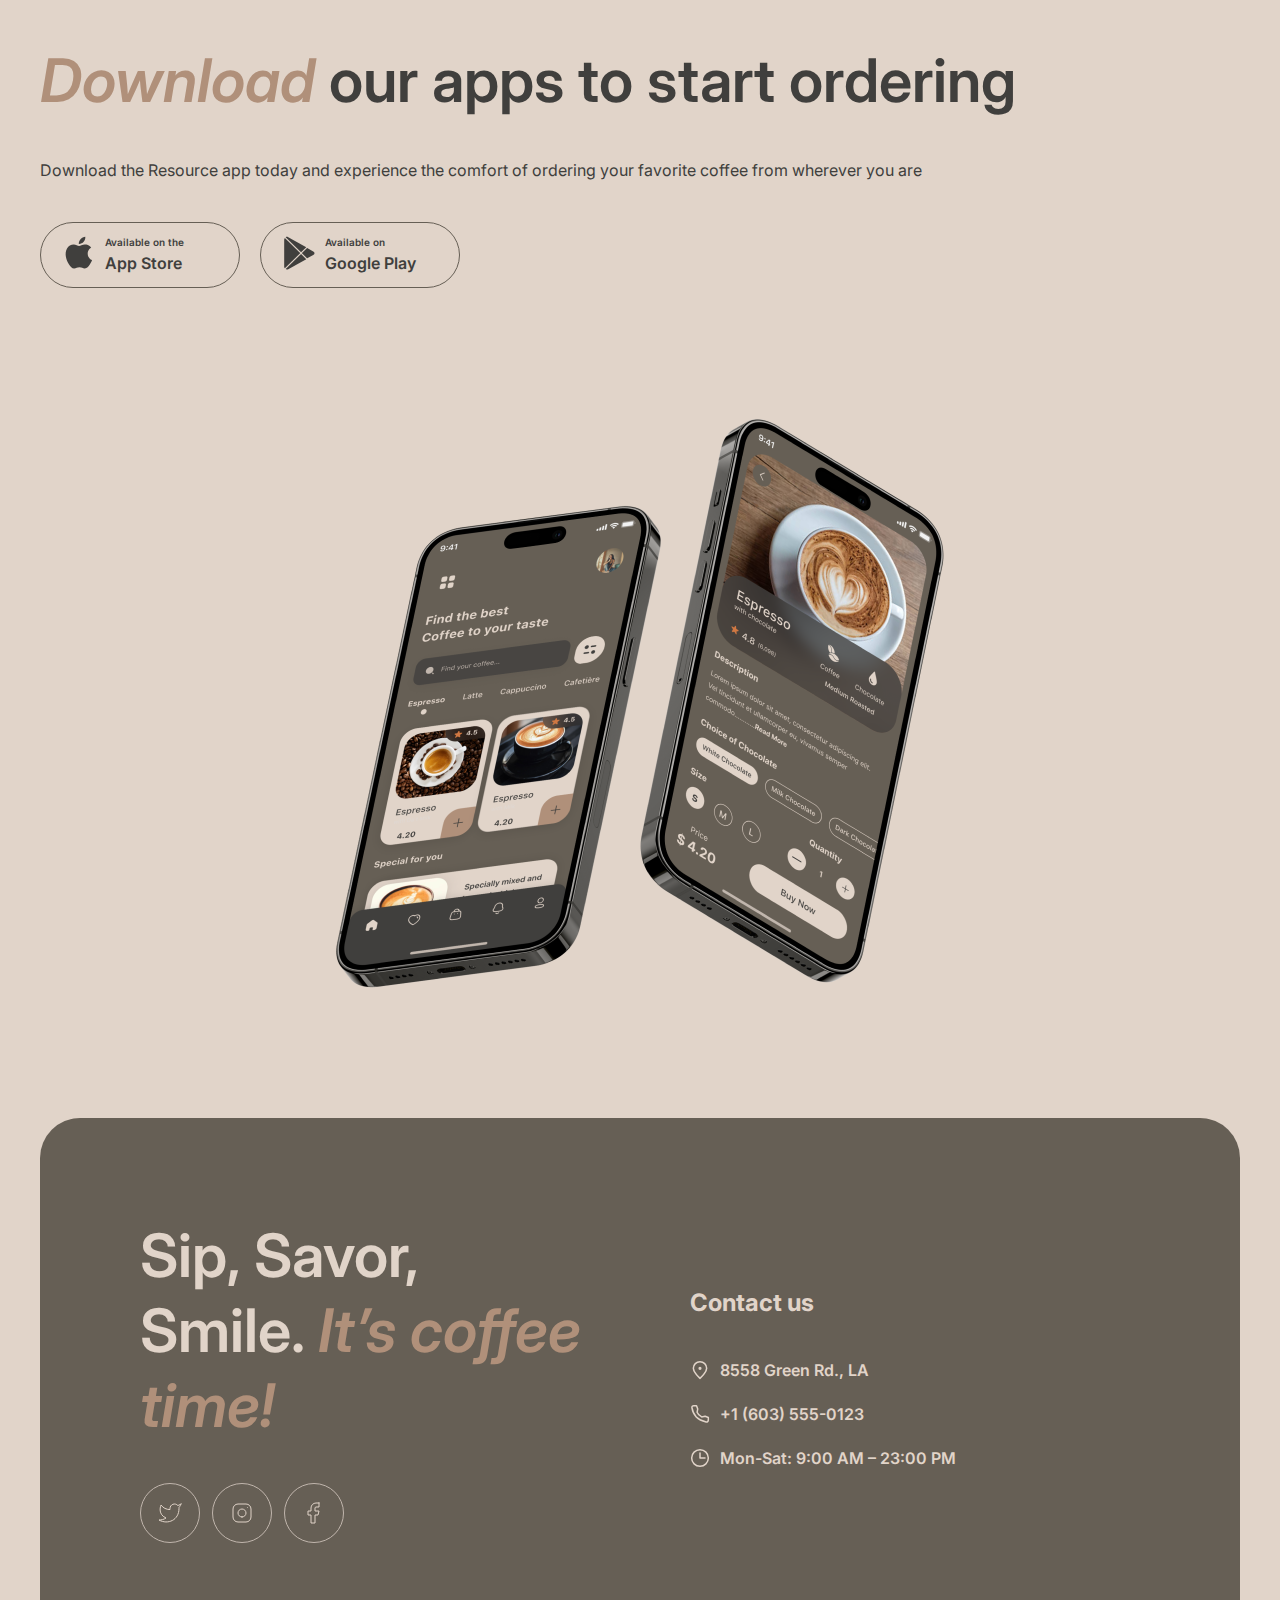
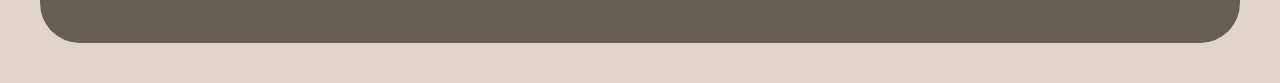
==== commit e5836b83: "fix: add poster to video" ====
--- a/coffee-house/index.html
+++ b/coffee-house/index.html
@@ -48,7 +48,7 @@
         <main>
             <section class="enjoy">
                 <div class="enjoy__container">
-                    <video class="enjoy__promo-video" src="./assets/video/promo-coffee_2160p.webm" autoplay muted
+                    <video class="enjoy__promo-video" src="./assets/video/promo-coffee_2160p.webm" poster="./assets/images/home/img-hero.jpeg" autoplay muted
                         loop></video>
                     <div class="enjoy__info">
                         <h1 class="enjoy__title"><span class="enjoy__title--accent">Enjoy</span> premium coffee at our
